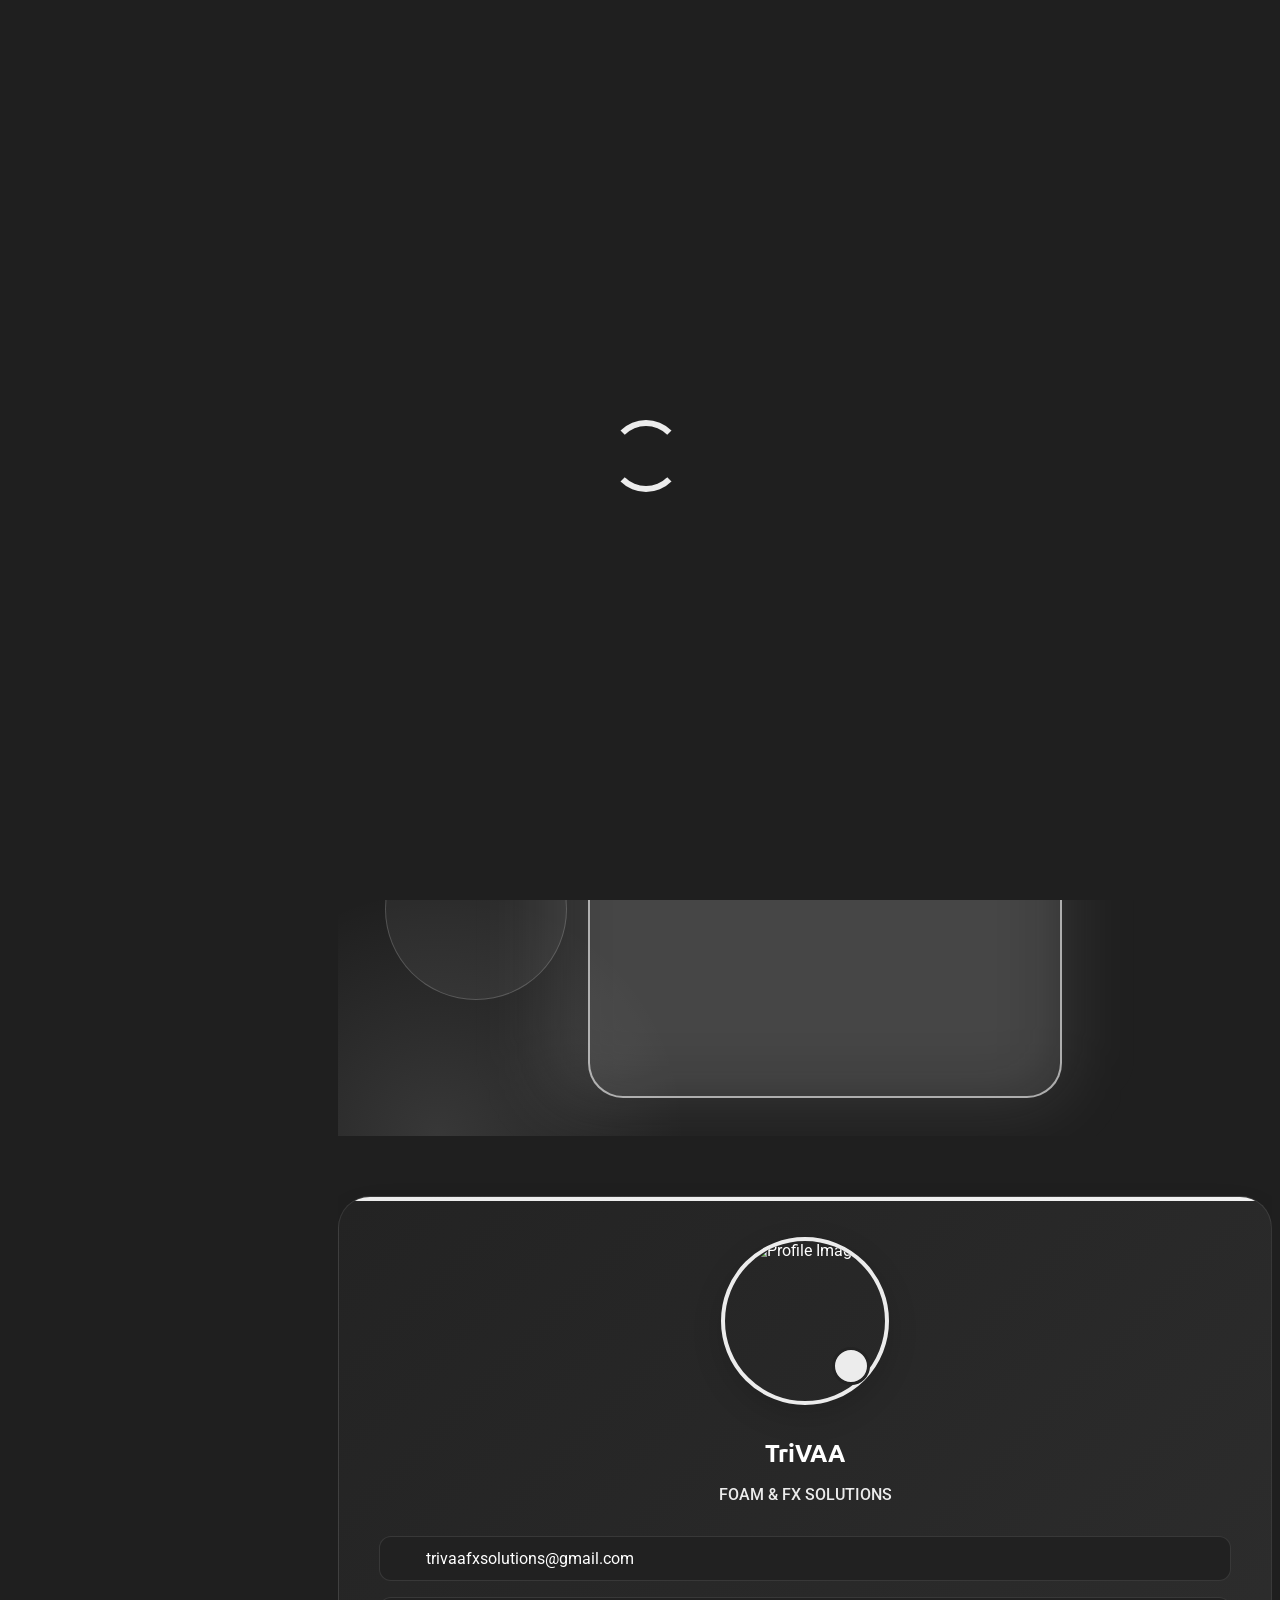
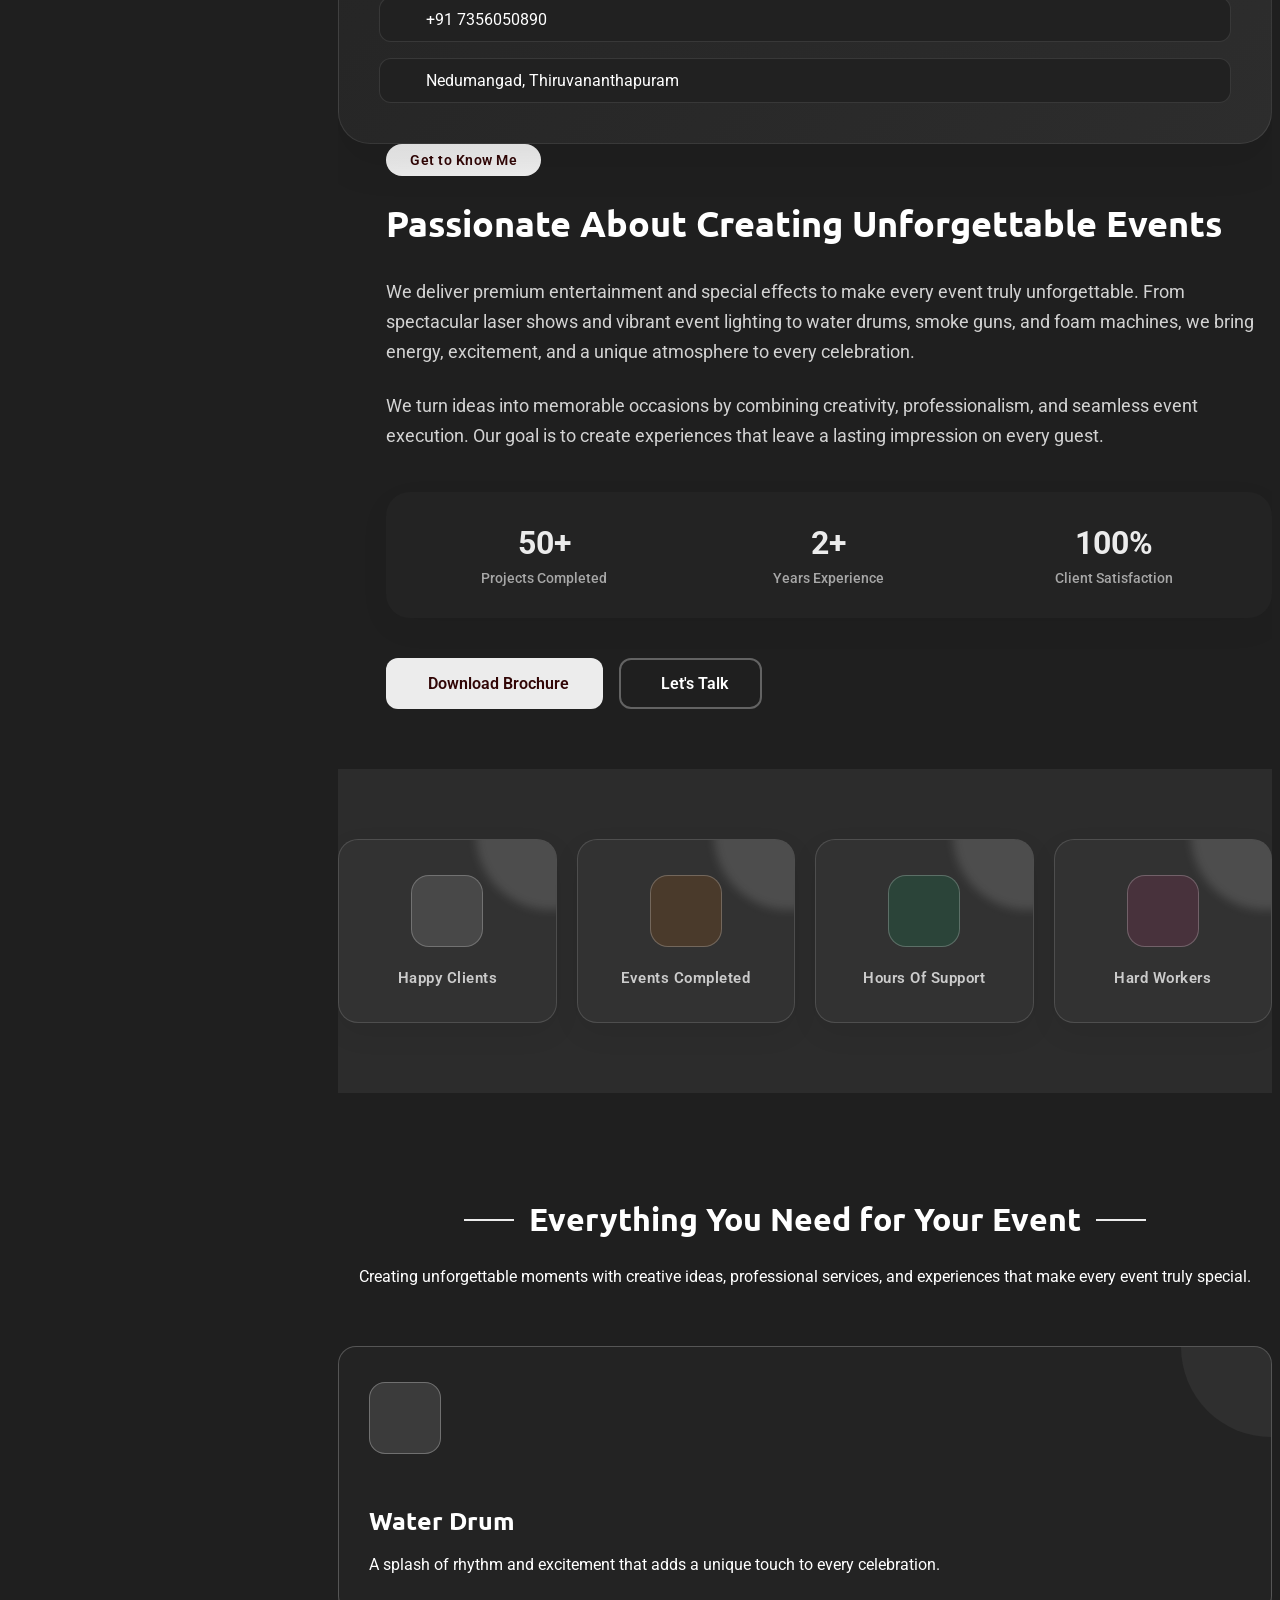
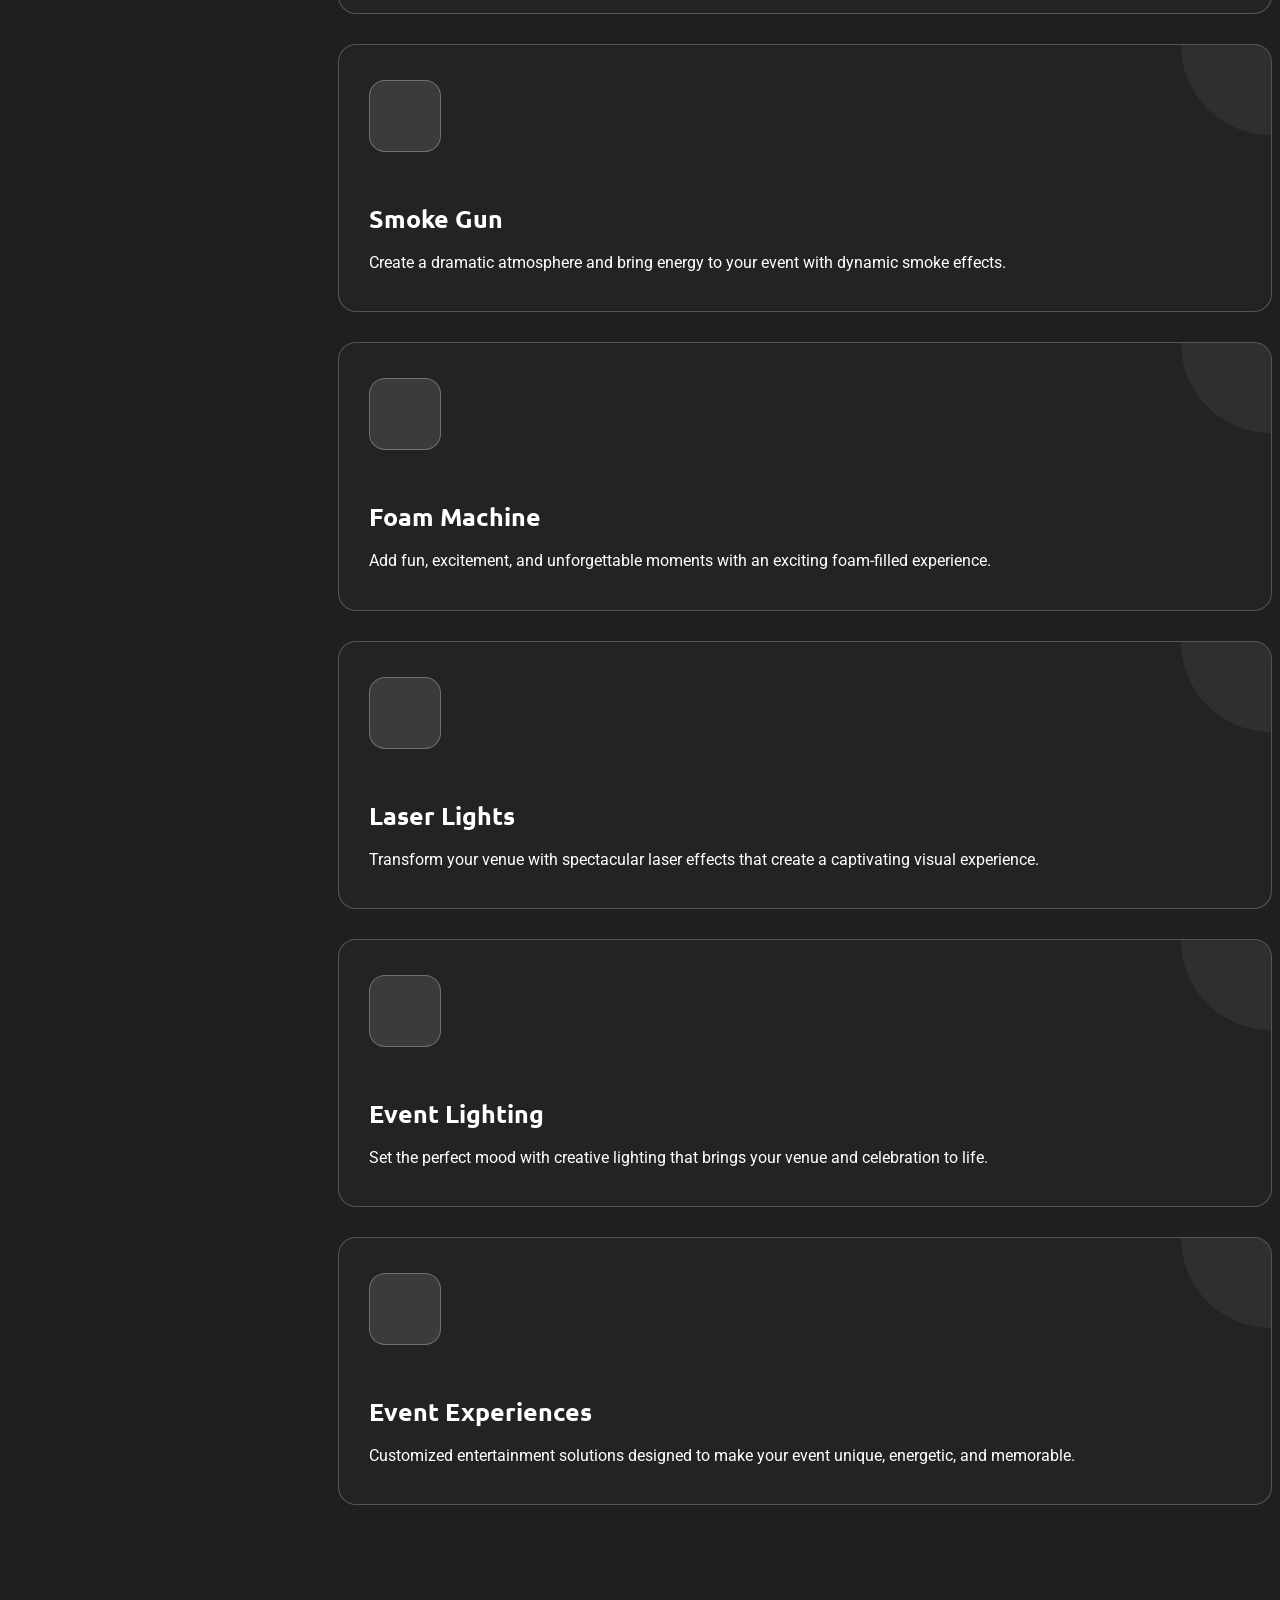
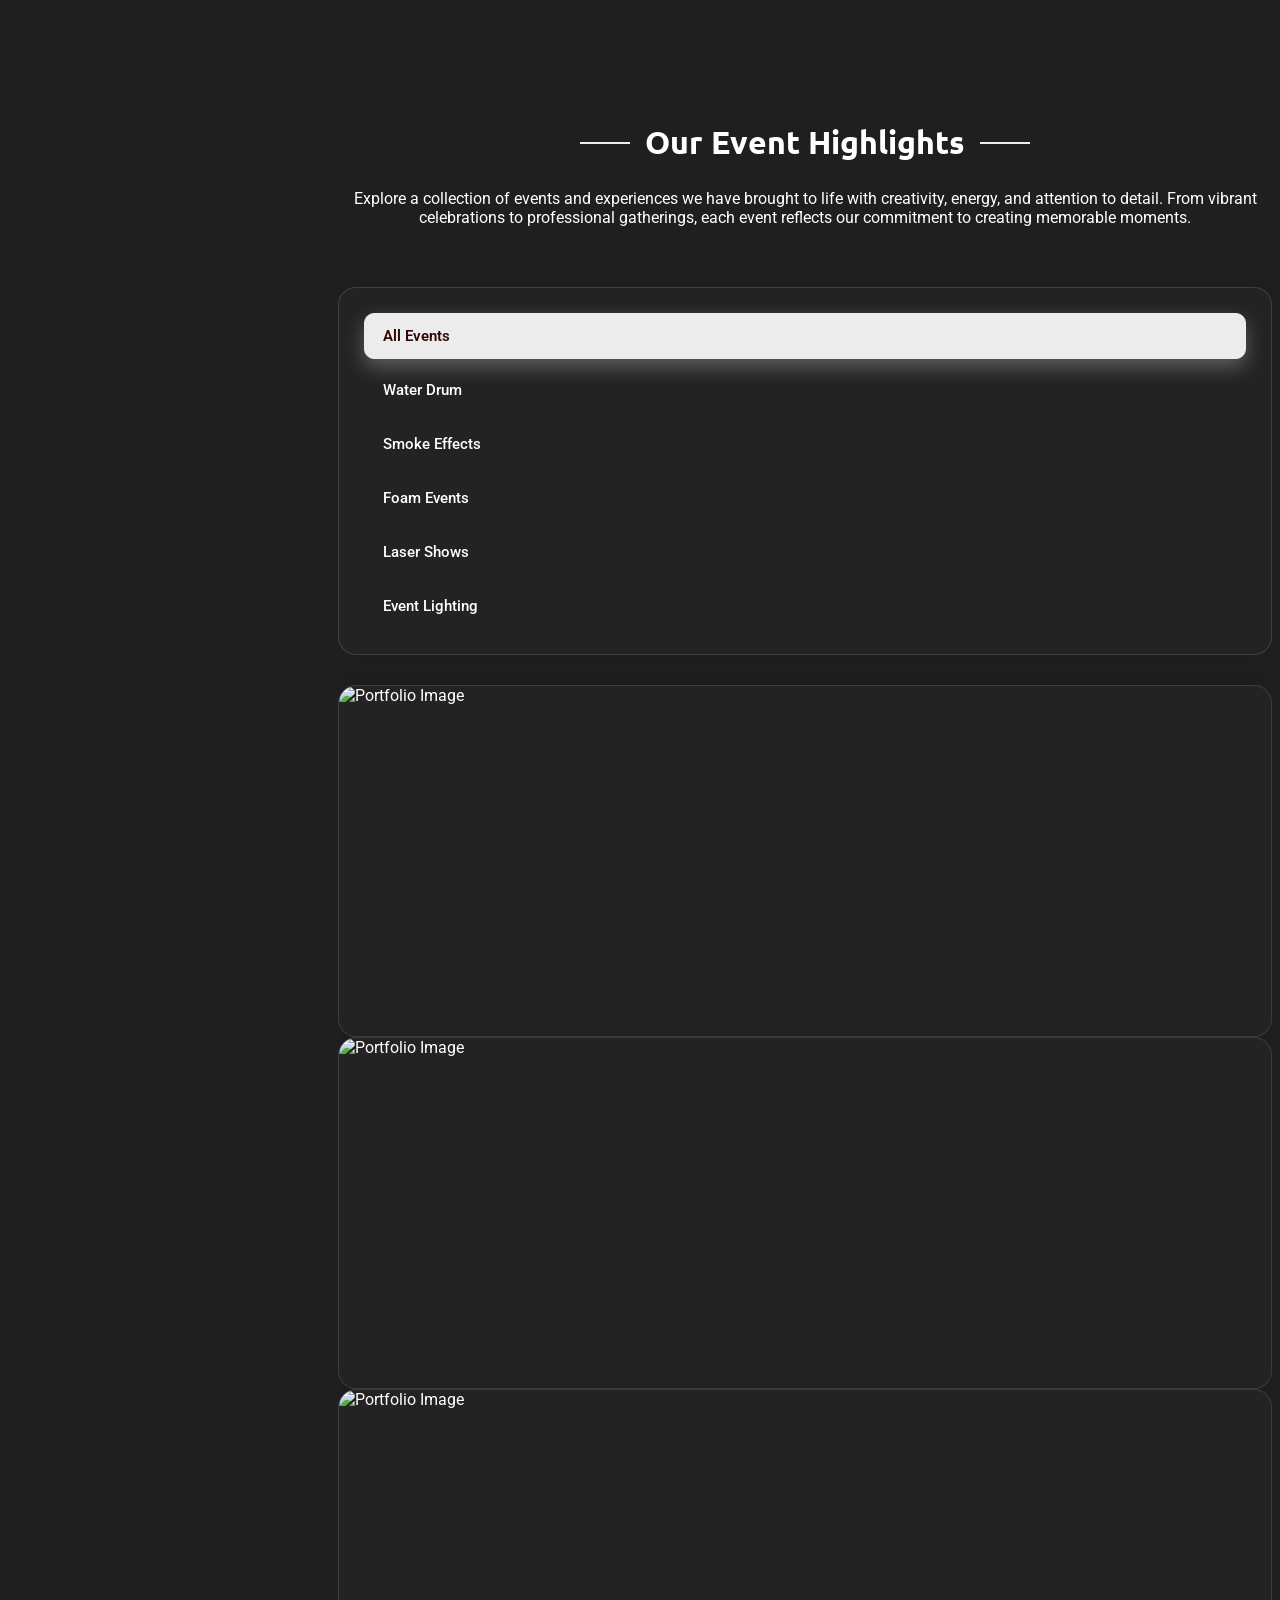
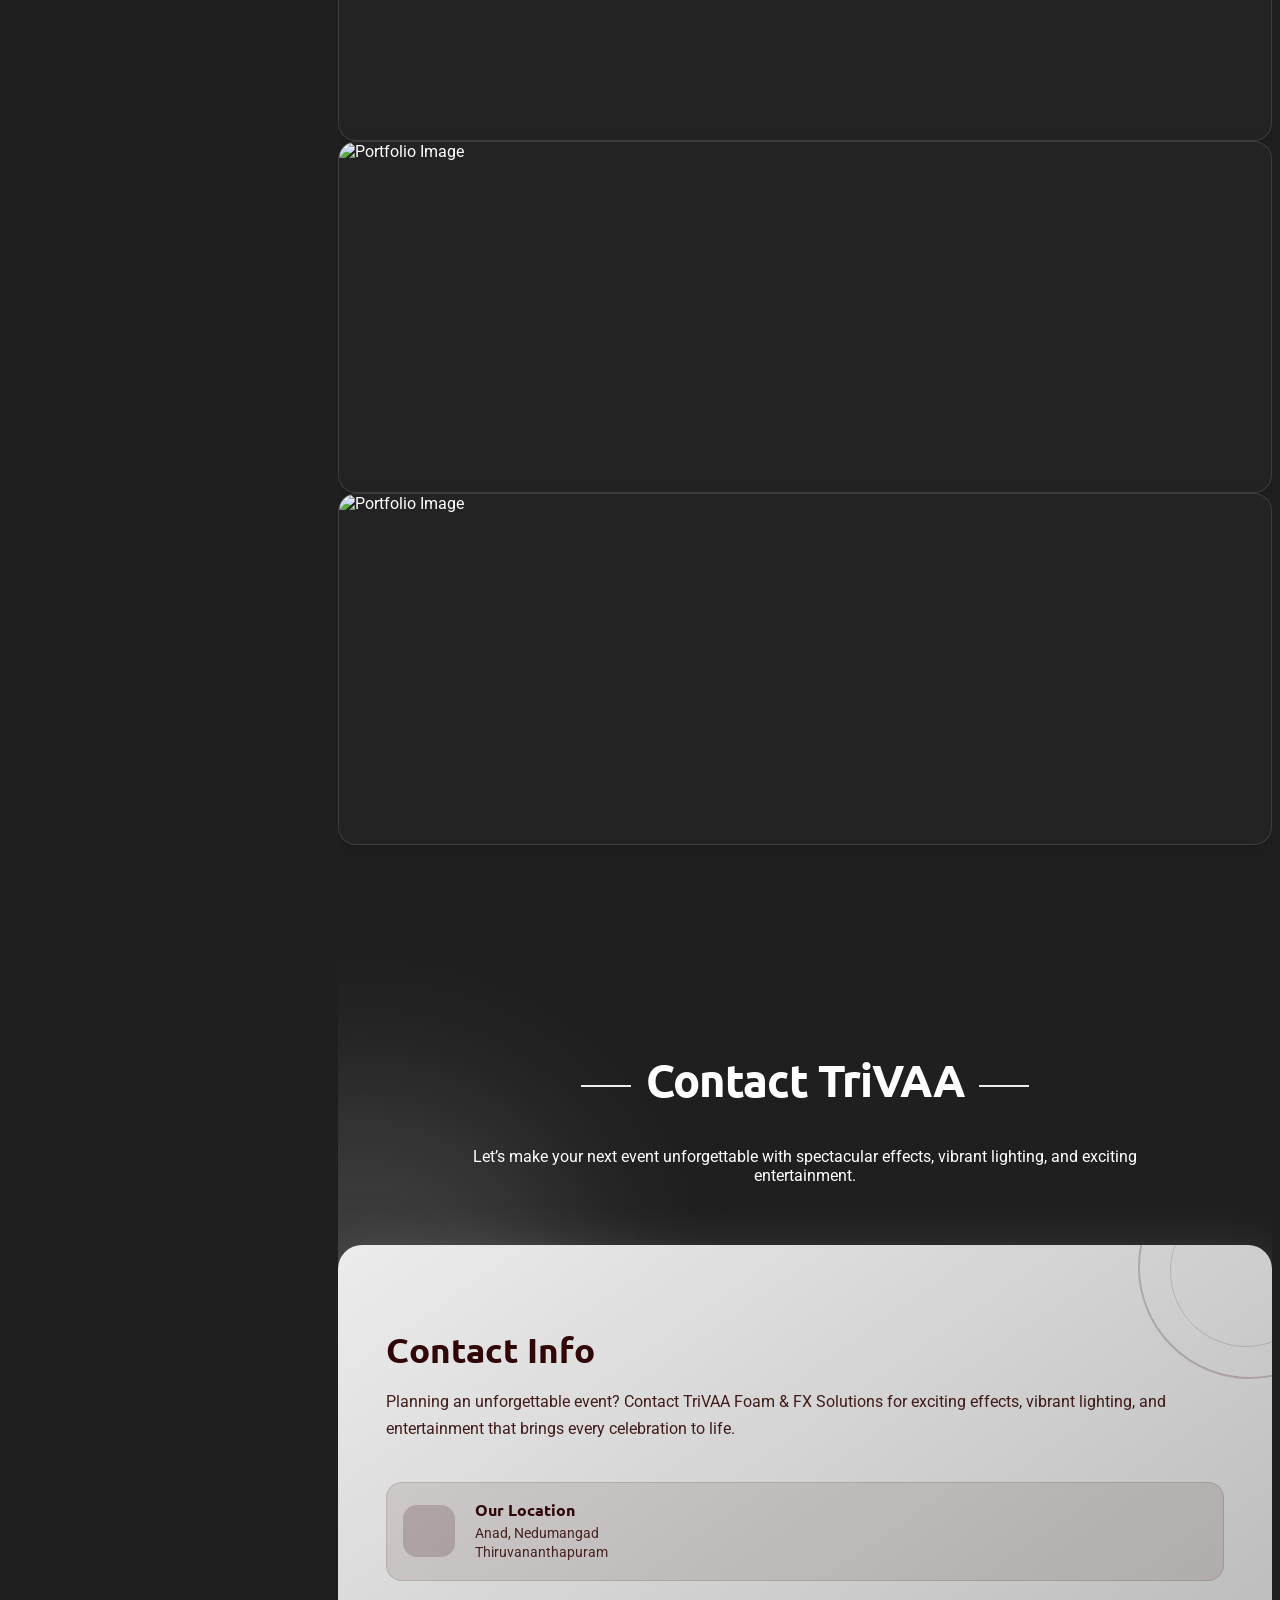
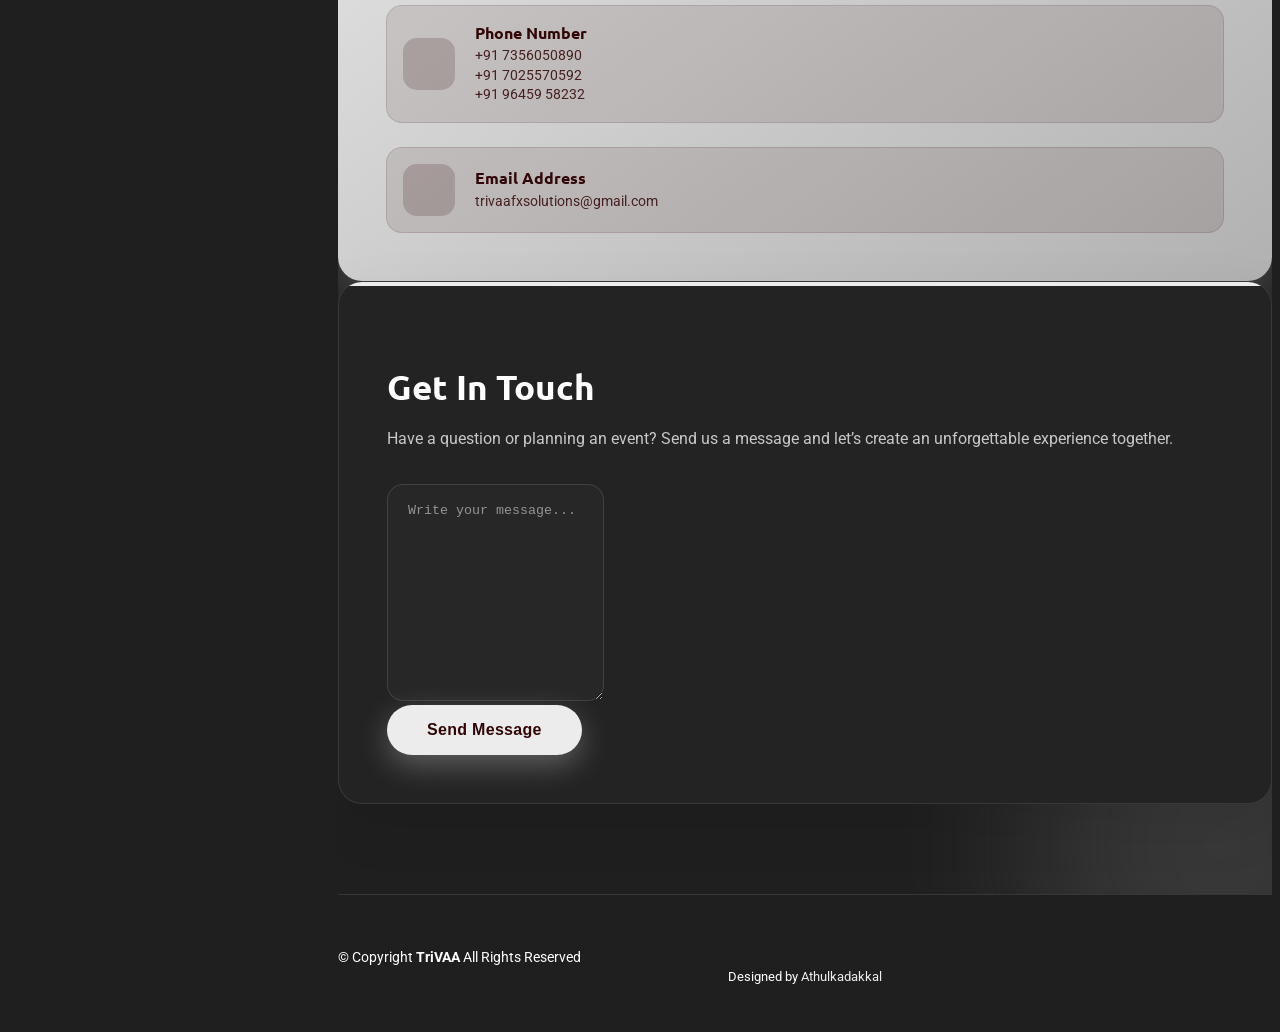
==== index.html @ bf99e587 "SiteData" ====
<!DOCTYPE html>
<html lang="en">

<head>
  <meta charset="utf-8">
  <meta content="width=device-width, initial-scale=1.0" name="viewport">
  <title>TriVAA FOAM & FX SOLUTIONS</title>
  <meta name="description" content="">
  <meta name="keywords" content="">

  <!-- Favicons -->
  <link href="assets/img/iconss.png" rel="icon">
  <!--<link href="assets/img/apple-touch-icon.png" rel="apple-touch-icon">-->

  <!-- Fonts -->
  <link href="https://fonts.googleapis.com" rel="preconnect">
  <link href="https://fonts.gstatic.com" rel="preconnect" crossorigin>
  <link href="https://fonts.googleapis.com/css2?family=Roboto:ital,wght@0,100;0,300;0,400;0,500;0,700;0,900;1,100;1,300;1,400;1,500;1,700;1,900&family=Ubuntu:ital,wght@0,300;0,400;0,500;0,700;1,300;1,400;1,500;1,700&family=Nunito:ital,wght@0,200;0,300;0,400;0,500;0,600;0,700;0,800;0,900;1,200;1,300;1,400;1,500;1,600;1,700;1,800;1,900&display=swap" rel="stylesheet">

  <!-- Vendor CSS Files -->
  <link href="assets/vendor/bootstrap/css/bootstrap.min.css" rel="stylesheet">
  <link href="assets/vendor/bootstrap-icons/bootstrap-icons.css" rel="stylesheet">
  <link href="assets/vendor/aos/aos.css" rel="stylesheet">
  <link href="assets/vendor/glightbox/css/glightbox.min.css" rel="stylesheet">
  <link href="assets/vendor/swiper/swiper-bundle.min.css" rel="stylesheet">

  <!-- Main CSS File -->
  <link href="assets/css/main.css" rel="stylesheet">

  <!-- =======================================================
  * Template Name: SnapFolio
  * Template URL: https://bootstrapmade.com/snapfolio-bootstrap-portfolio-template/
  * Updated: Jul 21 2025 with Bootstrap v5.3.7
  * Author: BootstrapMade.com
  * License: https://bootstrapmade.com/license/
  ======================================================== -->
</head>

<body class="index-page">

  <header id="header" class="header dark-background d-flex flex-column justify-content-center">
    <i class="header-toggle d-xl-none bi bi-list"></i>

    <div class="header-container d-flex flex-column align-items-start">
      <nav id="navmenu" class="navmenu">
        <ul>
          <li><a href="#hero" class="active"><i class="bi bi-house navicon"></i>Home</a></li>
          <li><a href="#about"><i class="bi bi-person navicon"></i> About</a></li>
          <li><a href="#services"><i class="bi bi-hdd-stack navicon"></i> Services</a></li>
          <li><a href="#portfolio"><i class="bi bi-images navicon"></i> Portfolio</a></li>
          <!--<li class="dropdown"><a href="#"><i class="bi bi-menu-button navicon"></i> <span>Dropdown</span> <i class="bi bi-chevron-down toggle-dropdown"></i></a>
            <ul>
              <li><a href="#">Dropdown 1</a></li>
              <li class="dropdown"><a href="#"><span>Deep Dropdown</span> <i class="bi bi-chevron-down toggle-dropdown"></i></a>
                <ul>
                  <li><a href="#">Deep Dropdown 1</a></li>
                  <li><a href="#">Deep Dropdown 2</a></li>
                  <li><a href="#">Deep Dropdown 3</a></li>
                  <li><a href="#">Deep Dropdown 4</a></li>
                  <li><a href="#">Deep Dropdown 5</a></li>
                </ul>
              </li>
              <li><a href="#">Dropdown 2</a></li>
              <li><a href="#">Dropdown 3</a></li>
              <li><a href="#">Dropdown 4</a></li>
            </ul>
          </li>-->
          <li><a href="#contact"><i class="bi bi-envelope navicon"></i> Contact</a></li>
        </ul>
      </nav>

      <div class="social-links text-center">
        <a href="#" class="twitter"><i class="bi bi-twitter-x"></i></a>
        <a href="#" class="facebook"><i class="bi bi-facebook"></i></a>
        <a href="https://www.instagram.com/trivaa_foam_fx?stkn=MWptejV2dXA1aDJleg==" class="instagram" target="_blank"><i class="bi bi-instagram"></i></a>
        <a href="#" class="google-plus"><i class="bi bi-skype"></i></a>
        <a href="#" class="linkedin"><i class="bi bi-linkedin"></i></a>
      </div>

    </div>

  </header>

  <main class="main">

    <!-- Hero Section -->
    <section id="hero" class="hero section">

      <div class="background-elements">
        <div class="bg-circle circle-1"></div>
        <div class="bg-circle circle-2"></div>
      </div>

      <div class="hero-content">

        <div class="container">
          <div class="row align-items-center">

            <div class="col-lg-6" data-aos="fade-right" data-aos-delay="100">
              <div class="hero-text">
                <h1>TriVAA<span class="accent-text"></span></h1>
                <h2>FOAM & FX SOLUTIONS</h2>
                <p class="lead">We provide <span class="typed" data-typed-items="Water Drum, Laser Effects, Smoke Gun, Event Lighting, Foam Machine"></span></p>
                <!--<p class="description">Passionate about creating exceptional digital experiences that blend innovative design with functional development. Let's bring your vision to life.</p>-->
                <p class="description">We bring energy and excitement to every event with spectacular water drums, laser effects, smoke guns, vibrant lighting, and foam machines. Let us make your celebration unforgettable.</p>

                <div class="hero-actions">
                  <a href="#portfolio" class="btn btn-primary">Explore Our Events</a>
                  <a href="#contact" class="btn btn-outline">Book Our Services</a>
                </div>

                <div class="social-links">
                  <!--<a href="#"><i class="bi bi-dribbble"></i></a>
                  <a href="#"><i class="bi bi-behance"></i></a>
                  <a href="#"><i class="bi bi-github"></i></a>
                  <a href="#"><i class="bi bi-linkedin"></i></a>-->
                </div>
              </div>
            </div>

            <div class="col-lg-6" data-aos="fade-left" data-aos-delay="200">
              <div class="hero-visual">
                <div class="profile-container">
                  <div class="profile-background"></div>
                  <img src="assets/img/profile/profile-2.png" alt="Alexander Chen" class="profile-image">
                </div>
              </div>
            </div>

          </div>
        </div>
      </div>

    </section><!-- /Hero Section -->

    <!-- About Section -->
    <section id="about" class="about section">

      <div class="container" data-aos="fade-up" data-aos-delay="100">

        <div class="row">
          <div class="col-lg-5" data-aos="zoom-in" data-aos-delay="200">
            <div class="profile-card">
              <div class="profile-header">
                <div class="profile-image">
                  <img src="assets/img/profile/profile-2_squre.png" alt="Profile Image" class="img-fluid">
                </div>
                <div class="profile-badge">
                  <i class="bi bi-check-circle-fill"></i>
                </div>
              </div>

              <div class="profile-content">
                <h3>TriVAA</h3>
                <p class="profession">FOAM &amp; FX SOLUTIONS</p>

                <div class="contact-links">
                  <a href="mailto:marcus@example.com" class="contact-item">
                    <i class="bi bi-envelope"></i>
                      trivaafxsolutions@gmail.com
                  </a>
                  <a href="tel:+15551234567" class="contact-item">
                    <i class="bi bi-telephone"></i>
                    +91 7356050890
                  </a>
                  <a href="#" class="contact-item">
                    <i class="bi bi-geo-alt"></i>
                    Nedumangad, Thiruvananthapuram
                  </a>
                </div>
              </div>
            </div>
          </div>

          <div class="col-lg-7" data-aos="fade-left" data-aos-delay="300">
            <div class="about-content">
              <div class="section-header">
                <span class="badge-text">Get to Know Me</span>
                <h2>Passionate About Creating Unforgettable Events</h2>
              </div>

              <div class="description">
                <p>We deliver premium entertainment and special effects to make every event truly unforgettable. From spectacular laser shows and vibrant event lighting to water drums, smoke guns, and foam machines, we bring energy, excitement, and a unique atmosphere to every celebration.</p>
                <p>We turn ideas into memorable occasions by combining creativity, professionalism, and seamless event execution. Our goal is to create experiences that leave a lasting impression on every guest.</p>
              </div>

              <div class="stats-grid">
                <div class="stat-item">
                  <div class="stat-number">50+</div>
                  <div class="stat-label">Projects Completed</div>
                </div>
                <div class="stat-item">
                  <div class="stat-number">2+</div>
                  <div class="stat-label">Years Experience</div>
                </div>
                <div class="stat-item">
                  <div class="stat-number">100%</div>
                  <div class="stat-label">Client Satisfaction</div>
                </div>
              </div>

              <!--<div class="details-grid">
                <div class="detail-row">
                  <div class="detail-item">
                    <span class="detail-label">Specialization</span>
                    <span class="detail-value">UI/UX Design &amp; Development</span>
                  </div>
                  <div class="detail-item">
                    <span class="detail-label">Experience Level</span>
                    <span class="detail-value">Senior Professional</span>
                  </div>
                </div>
                <div class="detail-row">
                  <div class="detail-item">
                    <span class="detail-label">Education</span>
                    <span class="detail-value">Computer Science, MIT</span>
                  </div>
                  <div class="detail-item">
                    <span class="detail-label">Languages</span>
                    <span class="detail-value">English, Spanish, French</span>
                  </div>
                </div>
              </div>-->

              <div class="cta-section">
                <a href="assets/img/Brochure.png"
                  class="btn btn-primary"
                  download="TriVAA-Brochure.png">
                  <i class="bi bi-download"></i>
                  Download Brochure
                </a>
                <a href="#contact" class="btn btn-outline">
                  <i class="bi bi-chat-dots"></i>
                  Let's Talk
                </a>
              </div>
            </div>
          </div>
        </div>

      </div>

    </section><!-- /About Section -->

    <!-- Stats Section -->
    <section id="stats" class="stats section light-background">

      <div class="container" data-aos="fade-up" data-aos-delay="100">

        <div class="row justify-content-center">
          <div class="col-lg-10">
            <div class="stats-wrapper">
              <div class="stats-item">
                <div class="icon-wrapper">
                  <i class="bi bi-emoji-smile"></i>
                </div>
                <span data-purecounter-start="0" data-purecounter-end="72"
                  data-purecounter-duration="1" class="purecounter"></span>
                <p>Happy Clients</p>
              </div>

              <div class="stats-item">
                <div class="icon-wrapper">
                  <i class="bi bi-calendar-event"></i>
                </div>
                <span data-purecounter-start="0" data-purecounter-end="89"
                  data-purecounter-duration="1" class="purecounter"></span>
                <p>Events Completed</p>
              </div>

              <div class="stats-item">
                <div class="icon-wrapper">
                  <i class="bi bi-stars"></i>
                </div>
                <span data-purecounter-start="0" data-purecounter-end="180"
                  data-purecounter-duration="1" class="purecounter"></span>
                <p>Hours Of Support</p>
              </div>

              <div class="stats-item">
                <div class="icon-wrapper">
                  <i class="bi bi-lightning-charge"></i>
                </div>
                <span data-purecounter-start="0" data-purecounter-end="15"
                  data-purecounter-duration="1" class="purecounter"></span>
                <p>Hard Workers</p>
              </div>
            </div>
          </div>
        </div>

      </div>

    </section><!-- /Stats Section -->

    <!-- Services Section -->
    <section id="services" class="services section">

      <!-- Section Title -->
      <div class="container section-title" data-aos="fade-up">
        <h2>Everything You Need for Your Event</h2>
        <p>Creating unforgettable moments with creative ideas, professional services, and experiences that make every event truly special.</p>
      </div><!-- End Section Title -->

      <div class="container" data-aos="fade-up" data-aos-delay="100">

        <div class="row gy-4">

          <!-- Water Drum -->
          <div class="col-lg-4 col-md-6">
            <div class="service-card" data-aos="fade-up" data-aos-delay="100">
              <div class="service-icon">
                <i class="bi bi-droplet-fill"></i>
              </div>
              <h3>Water Drum</h3>
              <p>A splash of rhythm and excitement that adds a unique touch to every celebration.</p>
            </div>
          </div>

          <!-- Smoke Gun -->
          <div class="col-lg-4 col-md-6">
            <div class="service-card" data-aos="fade-up" data-aos-delay="200">
              <div class="service-icon">
                <i class="bi bi-cloud-fill"></i>
              </div>
              <h3>Smoke Gun</h3>
              <p>Create a dramatic atmosphere and bring energy to your event with dynamic smoke effects.</p>
            </div>
          </div>

          <!-- Foam Machine -->
          <div class="col-lg-4 col-md-6">
            <div class="service-card" data-aos="fade-up" data-aos-delay="300">
              <div class="service-icon">
                <i class="bi bi-stars"></i>
              </div>
              <h3>Foam Machine</h3>
              <p>Add fun, excitement, and unforgettable moments with an exciting foam-filled experience.</p>
            </div>
          </div>

          <!-- Laser Lights -->
          <div class="col-lg-4 col-md-6">
            <div class="service-card" data-aos="fade-up" data-aos-delay="400">
              <div class="service-icon">
                <i class="bi bi-lightning-charge-fill"></i>
              </div>
              <h3>Laser Lights</h3>
              <p>Transform your venue with spectacular laser effects that create a captivating visual experience.</p>
            </div>
          </div>

          <!-- Event Lighting -->
          <div class="col-lg-4 col-md-6">
            <div class="service-card" data-aos="fade-up" data-aos-delay="500">
              <div class="service-icon">
                <i class="bi bi-lightbulb-fill"></i>
              </div>
              <h3>Event Lighting</h3>
              <p>Set the perfect mood with creative lighting that brings your venue and celebration to life.</p>
            </div>
          </div>

          <!-- Custom Events -->
          <div class="col-lg-4 col-md-6">
            <div class="service-card" data-aos="fade-up" data-aos-delay="600">
              <div class="service-icon">
                <i class="bi bi-magic"></i>
              </div>
              <h3>Event Experiences</h3>
              <p>Customized entertainment solutions designed to make your event unique, energetic, and memorable.</p>
            </div>
          </div>

        </div>

      </div>

    </section><!-- /Services Section -->

    <!-- Portfolio Section -->
    <section id="portfolio" class="portfolio section">

      <!-- Section Title -->
      <div class="container section-title" data-aos="fade-up">
        <h2>Our Event Highlights</h2>
       <p>Explore a collection of events and experiences we have brought to life with creativity, energy, and attention to detail. From vibrant celebrations to professional gatherings, each event reflects our commitment to creating memorable moments.</p>
      </div><!-- End Section Title -->

      <div class="container" data-aos="fade-up" data-aos-delay="100">

        <div class="isotope-layout" data-default-filter="*" data-layout="masonry" data-sort="original-order">

          <div class="row">
            <div class="col-lg-3 filter-sidebar">
              <div class="filters-wrapper" data-aos="fade-right" data-aos-delay="150">
                <ul class="portfolio-filters isotope-filters">
                  <li data-filter="*" class="filter-active">All Events</li>
                  <li data-filter=".filter-water">Water Drum</li>
                  <li data-filter=".filter-smoke">Smoke Effects</li>
                  <li data-filter=".filter-foam">Foam Events</li>
                  <li data-filter=".filter-laser">Laser Shows</li>
                  <li data-filter=".filter-lighting">Event Lighting</li>
                </ul>
              </div>
            </div>

            <div class="col-lg-9">
              <div class="row gy-4 portfolio-container isotope-container" data-aos="fade-up" data-aos-delay="200">

                <div class="col-lg-6 col-md-6 portfolio-item isotope-item filter-water">
                  <div class="portfolio-wrap">
                    <img src="assets/img/portfolio/LightWater.jpeg" class="img-fluid" alt="Portfolio Image" loading="lazy">
                    <div class="portfolio-info">
                      <div class="content">
                        <span class="category">Water Drum</span>
                        <h4 style="color: rgb(211, 221, 221);">Where Rhythm Meets Water</h4>
                        <div class="portfolio-links">
                          <!--<a href="assets/img/portfolio/LightWater.jpeg" class="glightbox" title="Capturing Moments"><i class="bi bi-plus-lg"></i></a>-->
                          <!--<a href="portfolio-details.html" title="More Details"><i class="bi bi-arrow-right"></i></a>-->
                        </div>
                      </div>
                    </div>
                  </div>
                </div><!-- End Portfolio Item -->

                <div class="col-lg-6 col-md-6 portfolio-item isotope-item filter-smoke">
                  <div class="portfolio-wrap">
                    <img src="assets/img/portfolio/smokeEffexts.webp" class="img-fluid" alt="Portfolio Image" loading="lazy">
                    <div class="portfolio-info">
                      <div class="content">
                        <span class="category">Smoke Effects</span>
                        <h4 style="color: rgb(211, 221, 221);">Turn Moments into Spectacles</h4>
                        <div class="portfolio-links">
                          <!--<a href="assets/img/portfolio/portfolio-2.webp" class="glightbox" title="Woodcraft Design"><i class="bi bi-plus-lg"></i></a>
                          <a href="portfolio-details.html" title="More Details"><i class="bi bi-arrow-right"></i></a>-->
                        </div>
                      </div>
                    </div>
                  </div>
                </div><!-- End Portfolio Item -->

                <div class="col-lg-6 col-md-6 portfolio-item isotope-item filter-foam">
                  <div class="portfolio-wrap">
                    <img src="assets/img/portfolio/foamParty.jpg" class="img-fluid" alt="Portfolio Image" loading="lazy">
                    <div class="portfolio-info">
                      <div class="content">
                        <span class="category">Foam Events</span>
                        <h4 style="color: rgb(211, 221, 221);">More Foam, More Fun</h4>
                        <div class="portfolio-links">
                          <!--<a href="assets/img/portfolio/portfolio-portrait-2.webp" class="glightbox" title="Classic Beauty"><i class="bi bi-plus-lg"></i></a>
                          <a href="portfolio-details.html" title="More Details"><i class="bi bi-arrow-right"></i></a>-->
                        </div>
                      </div>
                    </div>
                  </div>
                </div><!-- End Portfolio Item -->

                <div class="col-lg-6 col-md-6 portfolio-item isotope-item filter-laser">
                  <div class="portfolio-wrap">
                    <img src="assets/img/portfolio/laserParty.jpg" class="img-fluid" alt="Portfolio Image" loading="lazy">
                    <div class="portfolio-info">
                      <div class="content">
                        <span class="category">Laser Shows</span>
                        <h4 style="color: rgb(211, 221, 221);">Beams of Pure Excitement</h4>
                        <div class="portfolio-links">
                          <!--<a href="assets/img/portfolio/portfolio-portrait-4.webp" class="glightbox" title="Natural Growth"><i class="bi bi-plus-lg"></i></a>
                          <a href="portfolio-details.html" title="More Details"><i class="bi bi-arrow-right"></i></a>-->
                        </div>
                      </div>
                    </div>
                  </div>
                </div><!-- End Portfolio Item -->

                <div class="col-lg-6 col-md-6 portfolio-item isotope-item filter-lighting">
                  <div class="portfolio-wrap">
                    <img src="assets/img/portfolio/eventLighting.jpg" class="img-fluid" alt="Portfolio Image" loading="lazy">
                    <div class="portfolio-info">
                      <div class="content">
                        <span class="category">Event Lighting</span>
                        <h4 style="color: rgb(211, 221, 221);">Illuminate the Celebration</h4>
                        <div class="portfolio-links">
                          <!--<a href="assets/img/portfolio/portfolio-5.webp" class="glightbox" title="Urban Stories"><i class="bi bi-plus-lg"></i></a>
                          <a href="portfolio-details.html" title="More Details"><i class="bi bi-arrow-right"></i></a>-->
                        </div>
                      </div>
                    </div>
                  </div>
                </div><!-- End Portfolio Item -->

              </div><!-- End Portfolio Container -->
            </div>
          </div>
        </div>
      </div>
    </section><!-- /Portfolio Section -->

    <!-- Contact Section -->
<section id="contact" class="contact section">

  <div class="container section-title" data-aos="fade-up">
    <h2>Contact TriVAA</h2>
    <p>Let’s make your next event unforgettable with spectacular effects, vibrant lighting, and exciting entertainment.</p>
  </div>

  <div class="container">

    <div class="row g-4 g-lg-5">

      <div class="col-lg-5">
        <div class="info-box">
          <h3>Contact Info</h3>
          <p>Planning an unforgettable event? Contact TriVAA Foam & FX Solutions for exciting effects, vibrant lighting, and entertainment that brings every celebration to life.</p>

          <div class="info-item">
            <div class="icon-box">
              <i class="bi bi-geo-alt"></i>
            </div>
            <div class="content">
              <h4>Our Location</h4>
              <p>Anad, Nedumangad</p>
              <p>Thiruvananthapuram</p>
            </div>
          </div>

          <div class="info-item">
            <div class="icon-box">
              <i class="bi bi-telephone"></i>
            </div>
            <div class="content">
              <h4>Phone Number</h4>
              <p>+91 7356050890</p>
              <p>+91 7025570592</p>
              <p>+91 96459 58232</p>
            </div>
          </div>

          <div class="info-item">
            <div class="icon-box">
              <i class="bi bi-envelope"></i>
            </div>
            <div class="content">
              <h4>Email Address</h4>
              <p> trivaafxsolutions@gmail.com</p>
            </div>
          </div>
        </div>
      </div>

      <div class="col-lg-7">
        <div class="contact-form">
          <h3>Get In Touch</h3>
          <p>Have a question or planning an event? Send us a message and let’s create an unforgettable experience together.</p>

          <form id="contactForm">
            <div class="row gy-4">

              <div class="col-12">
                <textarea
                  id="message"
                  class="form-control"
                  rows="8"
                  placeholder="Write your message..."
                  required></textarea>
              </div>

              <div class="col-12 text-center">
                <button type="submit" class="btn">Send Message</button>
              </div>

            </div>
          </form>
        </div>
      </div>

      <script>
      document.getElementById("contactForm").addEventListener("submit", function(e) {
        e.preventDefault();

        const message = document.getElementById("message").value;

        const gmailURL =
          "https://mail.google.com/mail/?view=cm" +
          "&fs=1" +
          "&to= trivaafxsolutions@gmail.com" +
          "&su=" + encodeURIComponent("Message from TriVAA Website") +
          "&body=" + encodeURIComponent(message);

        window.open(gmailURL, "_blank");
      });
      </script>

    </div>

  </div>

</section><!-- /Contact Section -->

  </main>

  <footer id="footer" class="footer position-relative">

    <div class="container">
      <div class="copyright text-center ">
        <p>© <span>Copyright</span> <strong class="px-1 sitename">TriVAA </strong> <span>All Rights Reserved</span></p>
      </div>
        <div class="credits">
          Designed by
          <a href="https://www.instagram.com/athul_.kadakkal?stkn=MWdyeHhqdG51NXJ2bw==" target="_blank" rel="noopener noreferrer">
            Athulkadakkal
          </a>
        </div>
    </div>

  </footer>

  <!-- Scroll Top -->
  <a href="#" id="scroll-top" class="scroll-top d-flex align-items-center justify-content-center"><i class="bi bi-arrow-up-short"></i></a>

  <!-- Preloader -->
  <div id="preloader"></div>

  <!-- Vendor JS Files -->
  <script src="assets/vendor/bootstrap/js/bootstrap.bundle.min.js"></script>
  <script src="assets/vendor/php-email-form/validate.js"></script>
  <script src="assets/vendor/aos/aos.js"></script>
  <script src="assets/vendor/typed.js/typed.umd.js"></script>
  <script src="assets/vendor/purecounter/purecounter_vanilla.js"></script>
  <script src="assets/vendor/waypoints/noframework.waypoints.js"></script>
  <script src="assets/vendor/isotope-layout/isotope.pkgd.min.js"></script>
  <script src="assets/vendor/imagesloaded/imagesloaded.pkgd.min.js"></script>
  <script src="assets/vendor/glightbox/js/glightbox.min.js"></script>
  <script src="assets/vendor/swiper/swiper-bundle.min.js"></script>

  <!-- Main JS File -->
  <script src="assets/js/main.js"></script>

</body>

</html>
---- assets/css/main.css ----
/**
* Template Name: SnapFolio
* Template URL: https://bootstrapmade.com/snapfolio-bootstrap-portfolio-template/
* Updated: Jul 21 2025 with Bootstrap v5.3.7
* Author: BootstrapMade.com
* License: https://bootstrapmade.com/license/
*/

/*--------------------------------------------------------------
# Font & Color Variables
# Help: https://bootstrapmade.com/color-system/
--------------------------------------------------------------*/
/* Fonts */
:root {
  --default-font: "Roboto",  system-ui, -apple-system, "Segoe UI", Roboto, "Helvetica Neue", Arial, "Noto Sans", "Liberation Sans", sans-serif, "Apple Color Emoji", "Segoe UI Emoji", "Segoe UI Symbol", "Noto Color Emoji";
  --heading-font: "Ubuntu",  sans-serif;
  --nav-font: "Nunito",  sans-serif;
}

/* Global Colors - The following color variables are used throughout the website. Updating them here will change the color scheme of the entire website */
:root { 
  --background-color: #1f1f1f; /* Background color for the entire website, including individual sections */
  --default-color: #ffffff; /* Default color used for the majority of the text content across the entire website */
  --heading-color: #ffffff; /* Color for headings, subheadings and title throughout the website */
  --accent-color: #ececec; /* Accent color that represents your brand on the website. It's used for buttons, links, and other elements that need to stand out */
  --surface-color: #232323; /* The surface color is used as a background of boxed elements within sections, such as cards, icon boxes, or other elements that require a visual separation from the global background. */
  --contrast-color: #310606; /* Contrast color for text, ensuring readability against backgrounds of accent, heading, or default colors. */
}

/* Nav Menu Colors - The following color variables are used specifically for the navigation menu. They are separate from the global colors to allow for more customization options */
:root {
  --nav-color: rgba(236, 236, 236, 0.59);  /* The default color of the main navmenu links */
  --nav-hover-color: #ffffff; /* Applied to main navmenu links when they are hovered over or active */
  --nav-mobile-background-color: #393939; /* Used as the background color for mobile navigation menu */
  --nav-dropdown-background-color: #393939; /* Used as the background color for dropdown items that appear when hovering over primary navigation items */
  --nav-dropdown-color: #ffffff; /* Used for navigation links of the dropdown items in the navigation menu. */
  --nav-dropdown-hover-color: #ececec; /* Similar to --nav-hover-color, this color is applied to dropdown navigation links when they are hovered over. */
}

/* Color Presets - These classes override global colors when applied to any section or element, providing reuse of the sam color scheme. */

.light-background {
  --background-color: #2c2c2c;
  --surface-color: #323232;
}

.dark-background {
  --background-color: #040b14;
  --default-color: #ffffff;
  --heading-color: #ffffff;
  --surface-color: #151f2b;
  --contrast-color: #ffffff;
}

/* Smooth scroll */
:root {
  scroll-behavior: smooth;
}

/*--------------------------------------------------------------
# General Styling & Shared Classes
--------------------------------------------------------------*/
body {
  color: var(--default-color);
  background-color: var(--background-color);
  font-family: var(--default-font);
}

a {
  color: var(--accent-color);
  text-decoration: none;
  transition: 0.3s;
}

a:hover {
  color: color-mix(in srgb, var(--accent-color), transparent 25%);
  text-decoration: none;
}

h1,
h2,
h3,
h4,
h5,
h6 {
  color: var(--heading-color);
  font-family: var(--heading-font);
}

/* PHP Email Form Messages
------------------------------*/
.php-email-form .error-message {
  display: none;
  background: #df1529;
  color: #ffffff;
  text-align: left;
  padding: 15px;
  margin-bottom: 24px;
  font-weight: 600;
}

.php-email-form .sent-message {
  display: none;
  color: #ffffff;
  background: #059652;
  text-align: center;
  padding: 15px;
  margin-bottom: 24px;
  font-weight: 600;
}

.php-email-form .loading {
  display: none;
  background: var(--surface-color);
  text-align: center;
  padding: 15px;
  margin-bottom: 24px;
}

.php-email-form .loading:before {
  content: "";
  display: inline-block;
  border-radius: 50%;
  width: 24px;
  height: 24px;
  margin: 0 10px -6px 0;
  border: 3px solid var(--accent-color);
  border-top-color: var(--surface-color);
  animation: php-email-form-loading 1s linear infinite;
}

@keyframes php-email-form-loading {
  0% {
    transform: rotate(0deg);
  }

  100% {
    transform: rotate(360deg);
  }
}

/*--------------------------------------------------------------
# Global Header
--------------------------------------------------------------*/
.header {
  --background-color: #1b1b1b;
  --contrast-color: #444444;
  color: var(--default-color);
  position: fixed;
  top: 0;
  left: 0;
  bottom: 0;
  padding: 0 15px;
  width: 300px;
  transition: all ease-in-out 0.3s;
  overflow-y: auto;
  z-index: 997;
}

.header .header-container {
  border-radius: 20px;
  padding: 15px;
  background-color: var(--background-color);
  border: 1px solid color-mix(in srgb, var(--default-color), transparent 80%);
}

.header .social-links {
  margin: 0 0 10px 0;
}

.header .social-links a {
  font-size: 16px;
  display: inline-flex;
  align-items: center;
  justify-content: center;
  background: color-mix(in srgb, var(--default-color), transparent 90%);
  color: var(--default-color);
  margin: 0 2px;
  border-radius: 50%;
  text-align: center;
  width: 40px;
  height: 40px;
  transition: 0.3s;
}

.header .social-links a:hover {
  color: var(--contrast-color);
  background: var(--accent-color);
}

@media (min-width: 1200px) {

  .header~main,
  .header~#footer {
    margin-left: 330px;
  }
}

@media (max-width: 1199px) {
  .header {
    left: -100%;
  }
}

.header.header-show {
  left: 0;
}

.header .header-toggle {
  color: var(--contrast-color);
  background-color: var(--accent-color);
  font-size: 22px;
  display: flex;
  align-items: center;
  justify-content: center;
  width: 40px;
  height: 40px;
  border-radius: 50%;
  cursor: pointer;
  position: fixed;
  top: 15px;
  right: 15px;
  z-index: 9999;
  transition: background-color 0.3s;
}

.header .header-toggle:hover {
  color: var(--contrast-color);
  background-color: color-mix(in srgb, var(--accent-color) 90%, white 15%);
}

/*--------------------------------------------------------------
# Navigation Menu
--------------------------------------------------------------*/
.mobile-nav-toggle {
  display: none;
}

.navmenu {
  padding: 0;
  z-index: 9997;
  width: 100%;
}

.navmenu ul {
  list-style: none;
  padding: 0 0 20px 0;
  margin: 0;
}

.navmenu a,
.navmenu a:focus {
  color: var(--nav-color);
  padding: 15px 10px;
  font-family: var(--nav-font);
  font-size: 16px;
  font-weight: 400;
  display: flex;
  align-items: center;
  white-space: nowrap;
  transition: 0.3s;
  width: 100%;
}

.navmenu a .navicon,
.navmenu a:focus .navicon {
  font-size: 20px;
  margin-right: 10px;
}

.navmenu a .toggle-dropdown,
.navmenu a:focus .toggle-dropdown {
  font-size: 12px;
  line-height: 0;
  margin-left: auto;
  width: 30px;
  height: 30px;
  display: flex;
  align-items: center;
  justify-content: center;
  border-radius: 50%;
  transition: 0.3s;
  flex-shrink: 0;
  background-color: color-mix(in srgb, var(--accent-color), transparent 90%);
}

.navmenu a .toggle-dropdown:hover,
.navmenu a:focus .toggle-dropdown:hover {
  background-color: var(--accent-color);
  color: var(--contrast-color);
}

.navmenu a:hover,
.navmenu .active,
.navmenu .active:focus {
  color: var(--nav-hover-color);
}

.navmenu a:hover .navicon,
.navmenu .active .navicon,
.navmenu .active:focus .navicon {
  color: var(--accent-color);
}

.navmenu .active .toggle-dropdown,
.navmenu .active:focus .toggle-dropdown {
  background-color: var(--accent-color);
  color: var(--contrast-color);
  transform: rotate(180deg);
}

.navmenu .dropdown {
  display: block;
}

.navmenu .dropdown a,
.navmenu .dropdown a:focus {
  color: --nav-dropdown-color;
}

.navmenu .dropdown a:hover,
.navmenu .dropdown .active,
.navmenu .dropdown .active:focus {
  color: var(--nav-dropdown-hover-color);
}

.navmenu .dropdown ul {
  position: static;
  display: none;
  z-index: 99;
  padding: 5px 10px;
  margin: 5px 10px;
  background-color: var(--nav-dropdown-background-color);
  border: 1px solid color-mix(in srgb, var(--default-color), transparent 90%);
  box-shadow: none;
  transition: all 0.5s ease-in-out;
}

.navmenu .dropdown ul ul {
  background-color: rgba(33, 37, 41, 0.1);
}

.navmenu .dropdown>.dropdown-active {
  display: block;
  background-color: rgba(33, 37, 41, 0.03);
}

/*--------------------------------------------------------------
# Global Footer
--------------------------------------------------------------*/
.footer {
  color: var(--default-color);
  background-color: var(--background-color);
  font-size: 14px;
  padding: 0 0 40px 0;
  position: relative;
}

.footer .copyright {
  padding-top: 40px;
  border-top: 1px solid color-mix(in srgb, var(--default-color), transparent 90%);
}

.footer .copyright p {
  margin-bottom: 0;
}

.footer .credits {
  margin-top: 4px;
  font-size: 13px;
  text-align: center;
}

/*--------------------------------------------------------------
# Preloader
--------------------------------------------------------------*/
#preloader {
  position: fixed;
  inset: 0;
  z-index: 999999;
  overflow: hidden;
  background: var(--background-color);
  transition: all 0.6s ease-out;
}

#preloader:before {
  content: "";
  position: fixed;
  top: calc(50% - 30px);
  left: calc(50% - 30px);
  border: 6px solid #ffffff;
  border-color: var(--accent-color) transparent var(--accent-color) transparent;
  border-radius: 50%;
  width: 60px;
  height: 60px;
  animation: animate-preloader 1.5s linear infinite;
}

@keyframes animate-preloader {
  0% {
    transform: rotate(0deg);
  }

  100% {
    transform: rotate(360deg);
  }
}

/*--------------------------------------------------------------
# Scroll Top Button
--------------------------------------------------------------*/
.scroll-top {
  position: fixed;
  visibility: hidden;
  opacity: 0;
  right: 15px;
  bottom: -15px;
  z-index: 99999;
  background-color: var(--accent-color);
  width: 44px;
  height: 44px;
  border-radius: 50px;
  transition: all 0.4s;
}

.scroll-top i {
  font-size: 24px;
  color: var(--contrast-color);
  line-height: 0;
}

.scroll-top:hover {
  background-color: color-mix(in srgb, var(--accent-color), transparent 20%);
  color: var(--contrast-color);
}

.scroll-top.active {
  visibility: visible;
  opacity: 1;
  bottom: 15px;
}

/*--------------------------------------------------------------
# Disable aos animation delay on mobile devices
--------------------------------------------------------------*/
@media screen and (max-width: 768px) {
  [data-aos-delay] {
    transition-delay: 0 !important;
  }
}

/*--------------------------------------------------------------
# Global Page Titles & Breadcrumbs
--------------------------------------------------------------*/
.page-title {
  color: var(--default-color);
  padding: 25px 0 0 0;
  position: relative;
}

.page-title .container {
  border-bottom: 1px solid color-mix(in srgb, var(--default-color), transparent 90%);
  padding-bottom: 25px;
}

.page-title h1 {
  font-size: 24px;
  font-weight: 700;
}

.page-title .breadcrumbs ol {
  display: flex;
  flex-wrap: wrap;
  list-style: none;
  padding: 0;
  margin: 0;
  font-size: 14px;
  font-weight: 400;
}

.page-title .breadcrumbs ol li+li {
  padding-left: 10px;
}

.page-title .breadcrumbs ol li+li::before {
  content: "/";
  display: inline-block;
  padding-right: 10px;
  color: color-mix(in srgb, var(--default-color), transparent 70%);
}

/*--------------------------------------------------------------
# Global Sections
--------------------------------------------------------------*/
section,
.section {
  color: var(--default-color);
  background-color: var(--background-color);
  padding: 60px 0;
  overflow: clip;
}

/*--------------------------------------------------------------
# Global Section Titles
--------------------------------------------------------------*/
.section-title {
  text-align: center;
  padding-bottom: 60px;
  position: relative;
}

.section-title h2 {
  font-size: 32px;
  font-weight: 700;
  position: relative;
}

.section-title h2:before,
.section-title h2:after {
  content: "";
  width: 50px;
  height: 2px;
  background: var(--accent-color);
  display: inline-block;
}

.section-title h2:before {
  margin: 0 15px 10px 0;
}

.section-title h2:after {
  margin: 0 0 10px 15px;
}

.section-title p {
  margin-bottom: 0;
}

/*--------------------------------------------------------------
# Hero Section - Event Style
--------------------------------------------------------------*/

.hero {
  min-height: 100vh;
  position: relative;
  overflow: hidden;
  display: flex;
  align-items: center;
  background: var(--background-color);
}

/* Background */
.hero .background-elements {
  position: absolute;
  inset: 0;
  z-index: 1;
  overflow: hidden;
}

.hero .background-elements::before {
  content: "";
  position: absolute;
  width: 600px;
  height: 600px;
  top: -250px;
  right: -150px;
  background: radial-gradient(
    circle,
    color-mix(in srgb, var(--accent-color), transparent 80%),
    transparent 70%
  );
  filter: blur(20px);
}

.hero .background-elements::after {
  content: "";
  position: absolute;
  width: 500px;
  height: 500px;
  bottom: -250px;
  left: -150px;
  background: radial-gradient(
    circle,
    color-mix(in srgb, var(--accent-color), transparent 88%),
    transparent 70%
  );
}

/* Floating circles */
.hero .background-elements .bg-circle {
  position: absolute;
  border-radius: 50%;
  border: 1px solid
    color-mix(in srgb, var(--accent-color), transparent 80%);
  background: color-mix(in srgb, var(--accent-color), transparent 94%);
  animation: float 7s ease-in-out infinite;
}

.hero .background-elements .bg-circle.circle-1 {
  width: 320px;
  height: 320px;
  top: 8%;
  right: 12%;
}

.hero .background-elements .bg-circle.circle-2 {
  width: 180px;
  height: 180px;
  bottom: 12%;
  left: 5%;
  animation-delay: 2s;
}

/* Hero content */
.hero .hero-content {
  position: relative;
  width: 100%;
  z-index: 2;
}

.hero .container {
  position: relative;
  z-index: 3;
}

/* Brand name */
.hero .hero-text h1 {
  font-size: 82px;
  font-weight: 900;
  line-height: 1;
  margin-bottom: 12px;
  letter-spacing: -2px;
  color: var(--heading-color);
}

.hero .hero-text h1 .accent-text {
  color: var(--accent-color);
}

/* Subtitle */
.hero .hero-text h2 {
  display: inline-block;
  font-size: 24px;
  font-weight: 700;
  letter-spacing: 4px;
  margin-bottom: 25px;
  color: var(--accent-color);
}

/* Typed text */
.hero .hero-text .lead {
  font-size: 27px;
  font-weight: 500;
  line-height: 1.4;
  margin-bottom: 22px;
  color: var(--default-color);
}

.hero .hero-text .lead span {
  color: var(--accent-color);
  font-weight: 700;
  border-bottom: 2px solid var(--accent-color);
  padding-bottom: 3px;
}

/* Description */
.hero .hero-text .description {
  max-width: 560px;
  font-size: 17px;
  line-height: 1.8;
  color: color-mix(in srgb, var(--default-color), transparent 15%);
  margin-bottom: 35px;
}

/* Buttons */
.hero .hero-actions {
  display: flex;
  gap: 15px;
  margin-bottom: 35px;
  flex-wrap: wrap;
}

.hero .hero-actions .btn {
  padding: 14px 30px;
  font-size: 15px;
  font-weight: 700;
  border-radius: 50px;
  text-decoration: none;
  transition: all 0.35s ease;
  border: 2px solid var(--accent-color);
}

.hero .hero-actions .btn.btn-primary {
  background: var(--accent-color);
  color: var(--contrast-color);
}

.hero .hero-actions .btn.btn-primary:hover {
  transform: translateY(-4px);
  box-shadow: 0 12px 30px
    color-mix(in srgb, var(--accent-color), transparent 65%);
}

.hero .hero-actions .btn.btn-outline {
  background: transparent;
  color: var(--accent-color);
}

.hero .hero-actions .btn.btn-outline:hover {
  background: var(--accent-color);
  color: var(--contrast-color);
  transform: translateY(-4px);
}

/* Social icons */
.hero .social-links {
  display: flex;
  gap: 12px;
}

.hero .social-links a {
  width: 44px;
  height: 44px;
  display: flex;
  align-items: center;
  justify-content: center;
  border-radius: 50%;
  background: color-mix(in srgb, var(--surface-color), transparent 10%);
  color: var(--default-color);
  font-size: 18px;
  border: 1px solid
    color-mix(in srgb, var(--accent-color), transparent 85%);
  transition: all 0.3s ease;
}

.hero .social-links a:hover {
  color: var(--contrast-color);
  background: var(--accent-color);
  transform: translateY(-4px);
  box-shadow: 0 8px 25px
    color-mix(in srgb, var(--accent-color), transparent 65%);
}

/* Right-side visual */
.hero .hero-visual {
  display: flex;
  justify-content: center;
  align-items: center;
  height: 100%;
}

/* Image container */
.hero .hero-visual .profile-container {
  position: relative;
  width: 470px;
  height: 470px;
}

/* Glow behind image */
.hero .hero-visual .profile-container::before {
  content: "";
  position: absolute;
  inset: -25px;
  border-radius: 40px;
  background: color-mix(in srgb, var(--accent-color), transparent 88%);
  filter: blur(35px);
  z-index: 0;
  animation: pulseGlow 4s ease-in-out infinite;
}

/* Accent frame */
.hero .hero-visual .profile-container .profile-background {
  position: absolute;
  top: 18px;
  left: 18px;
  width: 100%;
  height: 100%;
  border-radius: 35px;
  border: 2px solid
    color-mix(in srgb, var(--accent-color), transparent 35%);
  background: color-mix(in srgb, var(--accent-color), transparent 92%);
  z-index: 1;
}

/* Main image */
.hero .hero-visual .profile-container .profile-image {
  position: relative;
  width: 100%;
  height: 100%;
  object-fit: cover;
  border-radius: 35px;
  z-index: 2;
  border: 1px solid
    color-mix(in srgb, var(--accent-color), transparent 65%);
  box-shadow:
    0 25px 60px rgba(0, 0, 0, 0.18),
    0 0 40px color-mix(in srgb, var(--accent-color), transparent 85%);
}

/* Hero Image Hover Effect */
.hero .hero-visual .profile-container {
  transition: transform 0.5s ease;
  cursor: pointer;
}

.hero .hero-visual .profile-container:hover {
  transform: translateY(-10px) scale(1.03);
}

.hero .hero-visual .profile-container .profile-image {
  transition: transform 0.6s ease, filter 0.6s ease, box-shadow 0.6s ease;
}

.hero .hero-visual .profile-container:hover .profile-image {
  transform: scale(1.05);
  filter: brightness(1.08);
  box-shadow:
    0 25px 60px rgba(0, 0, 0, 0.25),
    0 0 40px color-mix(in srgb, var(--accent-color), transparent 45%);
}

/* Glowing frame */
.hero .hero-visual .profile-container .profile-background {
  transition: transform 0.6s ease, box-shadow 0.6s ease;
}

.hero .hero-visual .profile-container:hover .profile-background {
  transform: translate(8px, 8px);
  box-shadow:
    0 0 30px color-mix(in srgb, var(--accent-color), transparent 40%);
}

/* Animations */
@keyframes float {
  0%,
  100% {
    transform: translateY(0) rotate(0deg);
  }

  50% {
    transform: translateY(-25px) rotate(5deg);
  }
}

@keyframes pulseGlow {
  0%,
  100% {
    opacity: 0.5;
    transform: scale(0.95);
  }

  50% {
    opacity: 0.9;
    transform: scale(1.05);
  }
}

/* Tablet */
@media (max-width: 992px) {

  .hero {
    padding: 100px 0 70px;
  }

  .hero .hero-text {
    text-align: center;
    margin-bottom: 60px;
  }

  .hero .hero-text h1 {
    font-size: 64px;
  }

  .hero .hero-text h2 {
    font-size: 21px;
  }

  .hero .hero-text .lead {
    font-size: 22px;
  }

  .hero .hero-text .description {
    margin-left: auto;
    margin-right: auto;
  }

  .hero .hero-actions {
    justify-content: center;
  }

  .hero .social-links {
    justify-content: center;
  }

  .hero .hero-visual .profile-container {
    width: 380px;
    height: 380px;
  }
}

/* Mobile */
@media (max-width: 768px) {

  .hero {
    min-height: auto;
    padding: 110px 0 60px;
  }

  .hero .hero-text h1 {
    font-size: 48px;
    letter-spacing: -1px;
  }

  .hero .hero-text h2 {
    font-size: 17px;
    letter-spacing: 2px;
  }

  .hero .hero-text .lead {
    font-size: 19px;
  }

  .hero .hero-text .description {
    font-size: 15px;
    line-height: 1.7;
  }

  .hero .hero-actions .btn {
    padding: 12px 23px;
    font-size: 14px;
  }

  .hero .hero-visual .profile-container {
    width: 300px;
    height: 300px;
  }

  .hero .background-elements .bg-circle.circle-1 {
    width: 200px;
    height: 200px;
  }

  .hero .background-elements .bg-circle.circle-2 {
    width: 120px;
    height: 120px;
  }
}
/*--------------------------------------------------------------
# About Section
--------------------------------------------------------------*/
.about .profile-card {
  background: linear-gradient(135deg, var(--surface-color) 0%, color-mix(in srgb, var(--surface-color), var(--accent-color) 5%) 100%);
  border-radius: 2rem;
  padding: 2.5rem;
  text-align: center;
  box-shadow: 0 20px 40px rgba(0, 0, 0, 0.08);
  border: 1px solid color-mix(in srgb, var(--accent-color), transparent 90%);
  position: relative;
  overflow: hidden;
}

.about .profile-card::before {
  content: "";
  position: absolute;
  top: 0;
  left: 0;
  right: 0;
  height: 4px;
  background: linear-gradient(90deg, var(--accent-color), color-mix(in srgb, var(--accent-color), var(--heading-color) 30%));
}

@media (max-width: 991px) {
  .about .profile-card {
    margin-bottom: 3rem;
  }
}

.about .profile-header {
  position: relative;
  margin-bottom: 2rem;
}

.about .profile-header .profile-image {
  width: 160px;
  height: 160px;
  margin: 0 auto 1.5rem;
  border-radius: 50%;
  overflow: hidden;
  border: 4px solid var(--accent-color);
  box-shadow: 0 10px 30px rgba(0, 0, 0, 0.15);
}

.about .profile-header .profile-image img {
  width: 100%;
  height: 100%;
  object-fit: cover;
}

.about .profile-header .profile-badge {
  position: absolute;
  bottom: 20px;
  right: calc(50% - 65px);
  width: 32px;
  height: 32px;
  background-color: var(--accent-color);
  border-radius: 50%;
  display: flex;
  align-items: center;
  justify-content: center;
  border: 3px solid var(--surface-color);
}

.about .profile-header .profile-badge i {
  color: var(--contrast-color);
  font-size: 14px;
}

.about .profile-content h3 {
  font-size: 1.5rem;
  font-weight: 700;
  margin-bottom: 0.5rem;
  color: var(--heading-color);
}

.about .profile-content .profession {
  color: var(--accent-color);
  font-weight: 500;
  margin-bottom: 2rem;
}

.about .contact-links {
  display: flex;
  flex-direction: column;
  gap: 1rem;
}

.about .contact-links .contact-item {
  display: flex;
  align-items: center;
  gap: 0.75rem;
  padding: 0.75rem 1rem;
  background-color: color-mix(in srgb, var(--surface-color), var(--background-color) 50%);
  border-radius: 0.75rem;
  text-decoration: none;
  color: var(--default-color);
  transition: all 0.3s;
  border: 1px solid color-mix(in srgb, var(--default-color), transparent 90%);
}

.about .contact-links .contact-item:hover {
  background-color: var(--accent-color);
  color: var(--contrast-color);
  transform: translateY(-2px);
  box-shadow: 0 5px 20px color-mix(in srgb, var(--accent-color), transparent 70%);
}

.about .contact-links .contact-item i {
  font-size: 1rem;
  width: 18px;
}

.about .about-content {
  padding-left: 3rem;
}

@media (max-width: 991px) {
  .about .about-content {
    padding-left: 0;
  }
}

.about .about-content .section-header {
  margin-bottom: 2rem;
}

.about .about-content .section-header .badge-text {
  display: inline-block;
  background: linear-gradient(135deg, var(--accent-color), color-mix(in srgb, var(--accent-color), var(--heading-color) 20%));
  color: var(--contrast-color);
  padding: 0.5rem 1.5rem;
  border-radius: 2rem;
  font-size: 0.875rem;
  font-weight: 600;
  letter-spacing: 0.5px;
  margin-bottom: 1.5rem;
}

.about .about-content .section-header h2 {
  font-size: 2.25rem;
  font-weight: 700;
  line-height: 1.3;
  margin: 0;
}

@media (max-width: 768px) {
  .about .about-content .section-header h2 {
    font-size: 1.875rem;
  }
}

.about .about-content .description {
  margin-bottom: 2.5rem;
}

.about .about-content .description p {
  font-size: 1.1rem;
  line-height: 1.7;
  color: color-mix(in srgb, var(--default-color), transparent 20%);
  margin-bottom: 1.5rem;
}

.about .about-content .description p:last-child {
  margin-bottom: 0;
}

.about .stats-grid {
  display: grid;
  grid-template-columns: repeat(3, 1fr);
  gap: 2rem;
  margin-bottom: 2.5rem;
  padding: 2rem;
  background-color: var(--surface-color);
  border-radius: 1.5rem;
  box-shadow: 0 10px 30px rgba(0, 0, 0, 0.05);
}

@media (max-width: 768px) {
  .about .stats-grid {
    grid-template-columns: 1fr;
    gap: 1.5rem;
    text-align: center;
  }
}

.about .stats-grid .stat-item {
  text-align: center;
}

.about .stats-grid .stat-item .stat-number {
  font-size: 2rem;
  font-weight: 700;
  color: var(--accent-color);
  display: block;
  margin-bottom: 0.5rem;
}

.about .stats-grid .stat-item .stat-label {
  font-size: 0.875rem;
  color: color-mix(in srgb, var(--default-color), transparent 40%);
  font-weight: 500;
}

.about .details-grid {
  margin-bottom: 2.5rem;
}

.about .details-grid .detail-row {
  display: grid;
  grid-template-columns: 1fr 1fr;
  gap: 2rem;
  margin-bottom: 1.5rem;
}

@media (max-width: 768px) {
  .about .details-grid .detail-row {
    grid-template-columns: 1fr;
    gap: 1rem;
  }
}

.about .details-grid .detail-row:last-child {
  margin-bottom: 0;
}

.about .details-grid .detail-item .detail-label {
  display: block;
  font-size: 0.875rem;
  color: color-mix(in srgb, var(--default-color), transparent 50%);
  margin-bottom: 0.5rem;
  font-weight: 500;
}

.about .details-grid .detail-item .detail-value {
  display: block;
  font-weight: 600;
  color: var(--heading-color);
  font-size: 1rem;
}

.about .cta-section {
  display: flex;
  gap: 1rem;
  flex-wrap: wrap;
}

.about .cta-section .btn {
  padding: 0.875rem 2rem;
  border-radius: 0.75rem;
  font-weight: 600;
  text-decoration: none;
  transition: all 0.3s;
  display: inline-flex;
  align-items: center;
  gap: 0.5rem;
  border: 2px solid transparent;
}

.about .cta-section .btn.btn-primary {
  background-color: var(--accent-color);
  color: var(--contrast-color);
}

.about .cta-section .btn.btn-primary:hover {
  background-color: color-mix(in srgb, var(--accent-color), black 15%);
  transform: translateY(-2px);
  box-shadow: 0 10px 30px color-mix(in srgb, var(--accent-color), transparent 60%);
}

.about .cta-section .btn.btn-outline {
  background-color: transparent;
  color: var(--default-color);
  border-color: color-mix(in srgb, var(--default-color), transparent 70%);
}

.about .cta-section .btn.btn-outline:hover {
  border-color: var(--accent-color);
  transform: translateY(-2px);
}

/*--------------------------------------------------------------
# Stats Section
--------------------------------------------------------------*/
/*--------------------------------------------------------------
# Stats Section - Event Style
--------------------------------------------------------------*/

.stats {
  padding: 70px 0;
  position: relative;
  overflow: hidden;
  background: var(--background-color);
}

.stats .stats-wrapper {
  display: grid;
  grid-template-columns: repeat(4, 1fr);
  gap: 20px;
}

/* Stat Card */
.stats .stats-item {
  position: relative;
  padding: 35px 20px;
  text-align: center;
  border-radius: 20px;
  background: var(--surface-color);
  border: 1px solid
    color-mix(in srgb, var(--accent-color), transparent 85%);
  box-shadow: 0 10px 30px rgba(0, 0, 0, 0.06);
  overflow: hidden;
  transition: all 0.4s ease;
}

/* Glow effect */
.stats .stats-item::before {
  content: "";
  position: absolute;
  width: 150px;
  height: 150px;
  top: -80px;
  right: -70px;
  border-radius: 50%;
  background: color-mix(in srgb, var(--accent-color), transparent 85%);
  filter: blur(5px);
  transition: all 0.5s ease;
}

/* Bottom accent line */
.stats .stats-item::after {
  content: "";
  position: absolute;
  left: 15%;
  right: 15%;
  bottom: 0;
  height: 3px;
  border-radius: 10px;
  background: var(--accent-color);
  transform: scaleX(0);
  transition: transform 0.4s ease;
}

/* Hover */
.stats .stats-item:hover {
  transform: translateY(-10px);
  border-color: var(--accent-color);
  box-shadow:
    0 20px 45px rgba(0, 0, 0, 0.12),
    0 0 25px color-mix(in srgb, var(--accent-color), transparent 88%);
}

.stats .stats-item:hover::before {
  transform: scale(1.5);
}

.stats .stats-item:hover::after {
  transform: scaleX(1);
}

/* Icon */
.stats .stats-item .icon-wrapper {
  position: relative;
  z-index: 2;
  width: 70px;
  height: 70px;
  margin: 0 auto 22px;
  display: flex;
  align-items: center;
  justify-content: center;
  border-radius: 18px;
  background: color-mix(in srgb, var(--accent-color), transparent 88%);
  border: 1px solid
    color-mix(in srgb, var(--accent-color), transparent 75%);
  transition: all 0.4s ease;
}

.stats .stats-item .icon-wrapper i {
  font-size: 30px;
  color: var(--accent-color);
  transition: all 0.4s ease;
}

.stats .stats-item:hover .icon-wrapper {
  transform: translateY(-5px) rotate(-3deg);
  background: var(--accent-color);
  box-shadow:
    0 10px 25px color-mix(in srgb, var(--accent-color), transparent 65%);
}

.stats .stats-item:hover .icon-wrapper i {
  color: var(--contrast-color);
  transform: scale(1.1);
}

/* Number */
.stats .stats-item span {
  position: relative;
  z-index: 2;
  display: block;
  font-size: 48px;
  line-height: 1;
  font-weight: 800;
  margin-bottom: 12px;
  color: var(--heading-color);
  font-family: var(--heading-font);
  transition: color 0.3s ease;
}

.stats .stats-item:hover span {
  color: var(--accent-color);
}

/* Label */
.stats .stats-item p {
  position: relative;
  z-index: 2;
  margin: 0;
  font-size: 15px;
  font-weight: 600;
  letter-spacing: 0.5px;
  color: var(--default-color);
  opacity: 0.75;
}

/* Different icon accents */
.stats .stats-item:nth-child(1) .icon-wrapper {
  background: color-mix(in srgb, var(--accent-color), transparent 88%);
}

.stats .stats-item:nth-child(2) .icon-wrapper {
  background: color-mix(in srgb, #ff7e00, transparent 88%);
}

.stats .stats-item:nth-child(2) .icon-wrapper i {
  color: #ff7e00;
}

.stats .stats-item:nth-child(3) .icon-wrapper {
  background: color-mix(in srgb, #00c875, transparent 88%);
}

.stats .stats-item:nth-child(3) .icon-wrapper i {
  color: #00c875;
}

.stats .stats-item:nth-child(4) .icon-wrapper {
  background: color-mix(in srgb, #e83e8c, transparent 88%);
}

.stats .stats-item:nth-child(4) .icon-wrapper i {
  color: #e83e8c;
}

/* Tablet */
@media (max-width: 992px) {
  .stats {
    padding: 60px 0;
  }

  .stats .stats-wrapper {
    grid-template-columns: repeat(2, 1fr);
  }
}

/* Mobile */
@media (max-width: 576px) {
  .stats {
    padding: 50px 0;
  }

  .stats .stats-wrapper {
    grid-template-columns: 1fr;
    gap: 15px;
  }

  .stats .stats-item {
    padding: 30px 20px;
  }

  .stats .stats-item span {
    font-size: 42px;
  }

  .stats .stats-item .icon-wrapper {
    width: 65px;
    height: 65px;
  }
}
/*--------------------------------------------------------------
# Skills Section
--------------------------------------------------------------*/
.skills .skills-category {
  background-color: var(--surface-color);
  padding: 30px;
  border-radius: 8px;
  box-shadow: 0 0 20px rgba(0, 0, 0, 0.05);
  height: 100%;
  transition: transform 0.3s;
}

.skills .skills-category:hover {
  transform: translateY(-5px);
}

.skills .skills-category h3 {
  font-size: 24px;
  margin-bottom: 25px;
  position: relative;
  padding-bottom: 15px;
}

.skills .skills-category h3:after {
  content: "";
  position: absolute;
  bottom: 0;
  left: 0;
  width: 50px;
  height: 2px;
  background-color: var(--accent-color);
}

.skills .skill-item {
  margin-bottom: 25px;
}

.skills .skill-item:last-child {
  margin-bottom: 0;
}

.skills .skill-item h4 {
  font-size: 16px;
  margin-bottom: 8px;
}

.skills .skill-item .skill-percentage {
  font-size: 14px;
  color: color-mix(in srgb, var(--heading-color), transparent 30%);
}

.skills .skill-item .progress {
  height: 8px;
  background-color: color-mix(in srgb, var(--accent-color), transparent 90%);
  border-radius: 20px;
  overflow: hidden;
  position: relative;
}

.skills .skill-item .progress .progress-bar {
  background-color: var(--accent-color);
  transition: width 1.5s ease-in-out;
  width: 0;
  height: 100%;
  border-radius: 20px;
}

.skills .skill-item .skill-tooltip {
  font-size: 14px;
  color: color-mix(in srgb, var(--default-color), transparent 30%);
  margin-top: 8px;
  opacity: 0;
  transform: translateY(-5px);
  transition: all 0.3s;
}

.skills .skill-item:hover .skill-tooltip {
  opacity: 1;
  transform: translateY(0);
}

.skills .skill-box {
  background-color: var(--surface-color);
  padding: 25px 20px;
  border-radius: 8px;
  text-align: center;
  transition: all 0.3s;
  height: 100%;
  position: relative;
  overflow: hidden;
  box-shadow: 0 0 15px rgba(0, 0, 0, 0.05);
}

.skills .skill-box:hover {
  transform: translateY(-5px);
}

.skills .skill-box:hover i {
  color: var(--accent-color);
  transform: scale(1.1);
}

.skills .skill-box:hover .skill-tooltip {
  opacity: 1;
  transform: translateY(0);
}

.skills .skill-box i {
  font-size: 36px;
  color: color-mix(in srgb, var(--accent-color), transparent 20%);
  margin-bottom: 15px;
  display: inline-block;
  transition: all 0.3s;
}

.skills .skill-box h4 {
  font-size: 18px;
  margin-bottom: 10px;
}

.skills .skill-box .skill-tooltip {
  font-size: 14px;
  color: color-mix(in srgb, var(--default-color), transparent 30%);
  opacity: 0;
  transform: translateY(5px);
  transition: all 0.3s;
}

@media (max-width: 991.98px) {
  .skills .skills-category {
    margin-bottom: 30px;
  }

  .skills .skills-category:last-child {
    margin-bottom: 0;
  }
}

@media (max-width: 767.98px) {
  .skills .skill-box {
    margin-bottom: 20px;
  }

  .skills .skill-box:last-child {
    margin-bottom: 0;
  }
}

/*--------------------------------------------------------------
# Resume Section
--------------------------------------------------------------*/
.resume .resume-side {
  background-color: var(--surface-color);
  padding: 2rem;
  border-radius: 10px;
  box-shadow: 0 0 20px rgba(0, 0, 0, 0.1);
  height: 100%;
}

.resume .resume-side .profile-img {
  text-align: center;
}

.resume .resume-side .profile-img img {
  width: 200px;
  height: 200px;
  object-fit: cover;
  border: 5px solid color-mix(in srgb, var(--accent-color), transparent 85%);
  border-radius: 50%;
}

.resume .resume-side h3 {
  font-size: 1.5rem;
  margin-bottom: 1rem;
  color: var(--heading-color);
  font-weight: 600;
}

.resume .resume-side .contact-info li {
  margin-bottom: 1rem;
  color: var(--default-color);
}

.resume .resume-side .contact-info li i {
  width: 25px;
  color: var(--accent-color);
  margin-right: 0.5rem;
}

.resume .resume-side .skill-item {
  margin-bottom: 1.5rem;
}

.resume .resume-side .skill-item span {
  font-size: 0.9rem;
  color: var(--default-color);
}

.resume .resume-side .skill-item .progress {
  height: 8px;
  background-color: color-mix(in srgb, var(--accent-color), transparent 90%);
  border-radius: 4px;
  margin-top: 0.5rem;
}

.resume .resume-side .skill-item .progress .progress-bar {
  background-color: var(--accent-color);
  width: 0;
  transition: width 1s ease;
}

.resume .resume-section {
  margin-bottom: 3rem;
}

.resume .resume-section h3 {
  font-size: 1.75rem;
  margin-bottom: 1.5rem;
  color: var(--heading-color);
  font-weight: 600;
}

.resume .resume-section h3 i {
  color: var(--accent-color);
}

.resume .resume-section .resume-item {
  padding-left: 1.5rem;
  border-left: 2px solid color-mix(in srgb, var(--accent-color), transparent 80%);
  margin-bottom: 2rem;
  position: relative;
}

.resume .resume-section .resume-item:before {
  content: "";
  position: absolute;
  width: 16px;
  height: 16px;
  border-radius: 50%;
  left: -9px;
  top: 0;
  background: var(--accent-color);
}

.resume .resume-section .resume-item h4 {
  font-size: 1.2rem;
  margin-bottom: 0.5rem;
  color: var(--heading-color);
  font-weight: 600;
}

.resume .resume-section .resume-item h5 {
  font-size: 1rem;
  margin-bottom: 0.5rem;
  color: var(--accent-color);
}

.resume .resume-section .resume-item .company {
  font-size: 0.95rem;
  margin-bottom: 1rem;
  color: var(--heading-color);
}

.resume .resume-section .resume-item .company i {
  margin-right: 0.5rem;
}

.resume .resume-section .resume-item ul {
  padding-left: 1.2rem;
}

.resume .resume-section .resume-item ul li {
  margin-bottom: 0.5rem;
  color: var(--default-color);
}

.resume .resume-section .resume-item p {
  color: var(--default-color);
  margin-bottom: 0;
}

@media (max-width: 991.98px) {
  .resume .resume-side {
    margin-bottom: 2rem;
  }
}

/*--------------------------------------------------------------
# Portfolio Section - Event Style
--------------------------------------------------------------*/

.portfolio {
  padding: 80px 0;
}

/* Filter Sidebar */
.portfolio .filter-sidebar {
  margin-bottom: 30px;
}

.portfolio .filters-wrapper {
  background: var(--surface-color);
  padding: 25px;
  border-radius: 18px;

  border: 1px solid
    color-mix(in srgb, var(--accent-color), transparent 85%);

  box-shadow:
    0 10px 30px rgba(0, 0, 0, 0.06);

  position: sticky;
  top: 100px;
}

.portfolio .portfolio-filters {
  padding: 0;
  margin: 0;

  list-style: none;

  display: flex;
  flex-direction: column;
  gap: 8px;
}

.portfolio .portfolio-filters li {
  cursor: pointer;

  padding: 13px 18px;

  font-size: 15px;
  font-weight: 500;

  color: var(--default-color);

  background: transparent;

  border-radius: 10px;

  border: 1px solid transparent;

  transition: all 0.35s ease;

  position: relative;
}

/* Filter Hover */
.portfolio .portfolio-filters li:hover {
  color: var(--accent-color);

  background:
    color-mix(
      in srgb,
      var(--accent-color),
      transparent 92%
    );

  border-color:
    color-mix(
      in srgb,
      var(--accent-color),
      transparent 80%
    );

  transform: translateX(5px);
}

/* Active Filter */
.portfolio .portfolio-filters li.filter-active {
  color: var(--contrast-color);

  background: var(--accent-color);

  border-color: var(--accent-color);

  font-weight: 600;

  box-shadow:
    0 8px 20px
    color-mix(
      in srgb,
      var(--accent-color),
      transparent 70%
    );
}

/*--------------------------------------------------------------
# Portfolio Cards
--------------------------------------------------------------*/

.portfolio .portfolio-wrap {
  position: relative;

  overflow: hidden;

  height: 100%;

  border-radius: 18px;

  background: var(--surface-color);

  border: 1px solid
    color-mix(
      in srgb,
      var(--accent-color),
      transparent 88%
    );

  box-shadow:
    0 8px 25px rgba(0, 0, 0, 0.08);

  transition:
    transform 0.4s ease,
    box-shadow 0.4s ease,
    border-color 0.4s ease;
}

/* Images */
.portfolio .portfolio-wrap img {
  width: 100%;

  height: 350px;

  object-fit: cover;

  display: block;

  transition:
    transform 0.7s cubic-bezier(0.215, 0.61, 0.355, 1),
    filter 0.5s ease;
}

/* Dark image overlay */
.portfolio .portfolio-wrap::before {
  content: "";

  position: absolute;

  inset: 0;

  z-index: 1;

  background:
    linear-gradient(
      to top,
      rgba(0, 0, 0, 0.9) 0%,
      rgba(0, 0, 0, 0.45) 45%,
      rgba(0, 0, 0, 0.05) 100%
    );

  opacity: 0;

  transition: opacity 0.4s ease;
}

/*--------------------------------------------------------------
# Portfolio Information
--------------------------------------------------------------*/

.portfolio .portfolio-wrap .portfolio-info {
  position: absolute;

  left: 0;
  right: 0;
  bottom: 0;

  padding: 25px;

  z-index: 3;

  transform: translateY(25px);

  opacity: 0;

  transition:
    transform 0.45s ease,
    opacity 0.45s ease;
}

.portfolio .portfolio-wrap .portfolio-info .content {
  transform: translateY(15px);

  transition:
    transform 0.45s ease;
}

/* Category */
.portfolio .portfolio-wrap .portfolio-info .category {
  display: inline-block;

  padding: 6px 12px;

  margin-bottom: 10px;

  border-radius: 30px;

  background: var(--accent-color);

  color: var(--contrast-color);

  font-size: 11px;

  font-weight: 600;

  text-transform: uppercase;

  letter-spacing: 1px;
}

/* Title */
.portfolio .portfolio-wrap .portfolio-info h4 {
  font-size: 24px;

  color: var(--contrast-color);

  font-weight: 700;

  margin: 0 0 15px;
}

/*--------------------------------------------------------------
# Portfolio Buttons
--------------------------------------------------------------*/

.portfolio .portfolio-wrap .portfolio-info .portfolio-links {
  display: flex;

  gap: 10px;
}

.portfolio .portfolio-wrap .portfolio-info .portfolio-links a {
  width: 42px;
  height: 42px;

  display: flex;

  align-items: center;
  justify-content: center;

  color: var(--contrast-color);

  background:
    color-mix(
      in srgb,
      var(--accent-color),
      transparent 20%
    );

  border: 1px solid
    color-mix(
      in srgb,
      var(--accent-color),
      transparent 30%
    );

  border-radius: 50%;

  font-size: 18px;

  transition: all 0.3s ease;
}

.portfolio .portfolio-wrap .portfolio-info .portfolio-links a:hover {
  background: var(--accent-color);

  transform: translateY(-4px) scale(1.05);

  box-shadow:
    0 8px 20px
    color-mix(
      in srgb,
      var(--accent-color),
      transparent 60%
    );
}

/*--------------------------------------------------------------
# Hover Effects
--------------------------------------------------------------*/

.portfolio .portfolio-wrap:hover {
  transform: translateY(-8px);

  border-color: var(--accent-color);

  box-shadow:
    0 18px 40px
    color-mix(
      in srgb,
      var(--accent-color),
      transparent 82%
    );
}

.portfolio .portfolio-wrap:hover::before {
  opacity: 1;
}

.portfolio .portfolio-wrap:hover img {
  transform: scale(1.1);

  filter: brightness(0.75);
}

.portfolio .portfolio-wrap:hover .portfolio-info {
  transform: translateY(0);

  opacity: 1;
}

.portfolio .portfolio-wrap:hover .portfolio-info .content {
  transform: translateY(0);
}

/*--------------------------------------------------------------
# Tablet
--------------------------------------------------------------*/

@media (max-width: 991px) {

  .portfolio {
    padding: 70px 0;
  }

  .portfolio .filters-wrapper {
    position: static;

    padding: 18px;
  }

  .portfolio .portfolio-filters {
    flex-direction: row;

    flex-wrap: wrap;

    justify-content: center;

    gap: 8px;
  }

  .portfolio .portfolio-filters li {
    padding: 10px 16px;
  }

}

/*--------------------------------------------------------------
# Mobile
--------------------------------------------------------------*/

@media (max-width: 768px) {

  .portfolio {
    padding: 60px 0;
  }

  .portfolio .filters-wrapper {
    border-radius: 14px;
  }

  .portfolio .portfolio-filters {
    justify-content: flex-start;
  }

  .portfolio .portfolio-filters li {
    font-size: 14px;

    padding: 9px 14px;
  }

  .portfolio .portfolio-wrap {
    border-radius: 15px;
  }

  .portfolio .portfolio-wrap img {
    height: 280px;
  }

  /* Always show information slightly on mobile */
  .portfolio .portfolio-wrap .portfolio-info {
    padding: 20px;

    transform: translateY(0);

    opacity: 1;
  }

  .portfolio .portfolio-wrap::before {
    opacity: 1;
  }

  .portfolio .portfolio-wrap .portfolio-info h4 {
    font-size: 20px;
  }

}
/*--------------------------------------------------------------
# Services Section
--------------------------------------------------------------*/
/* =========================
   EVENT SERVICES
========================= */

.services {
  padding: 80px 0;
}

.services .service-header {
  margin-bottom: 60px;
}

/* Section Heading */
.services .service-header .service-intro .service-heading {
  font-size: 48px;
  margin-bottom: 0;
  font-weight: 700;
  line-height: 1.2;
  color: var(--heading-color);
}

.services .service-header .service-intro .service-heading div {
  display: block;
}

.services .service-header .service-intro .service-heading span {
  display: block;
  color: var(--accent-color);
}

.services .service-header .service-summary p {
  margin-bottom: 25px;
  color: var(--default-color);
  line-height: 1.7;
}

/* Service Cards */
.services .service-card {
  position: relative;
  height: 100%;
  padding: 35px 30px;
  margin-bottom: 30px;

  background: var(--surface-color);
  border: 1px solid color-mix(in srgb, var(--accent-color), transparent 75%);
  border-radius: 18px;

  overflow: hidden;
  transition: all 0.4s ease;
}

/* Decorative glow */
.services .service-card::before {
  content: "";
  position: absolute;
  width: 180px;
  height: 180px;

  top: -90px;
  right: -90px;

  background: var(--accent-color);
  border-radius: 50%;

  opacity: 0.06;
  transition: all 0.4s ease;
}

/* Bottom accent line */
.services .service-card::after {
  content: "";
  position: absolute;
  left: 30px;
  right: 30px;
  bottom: 0;

  height: 3px;

  background: var(--accent-color);
  transform: scaleX(0);
  transform-origin: center;

  transition: transform 0.4s ease;
}

/* Icon */
.services .service-card .service-icon {
  width: 70px;
  height: 70px;

  margin-bottom: 25px;

  display: inline-flex;
  align-items: center;
  justify-content: center;

  border-radius: 16px;

  background: color-mix(
    in srgb,
    var(--accent-color),
    transparent 88%
  );

  border: 1px solid color-mix(
    in srgb,
    var(--accent-color),
    transparent 70%
  );

  transition: all 0.4s ease;
}

.services .service-card .service-icon i {
  font-size: 32px;
  color: var(--accent-color);
  transition: all 0.4s ease;
}

/* Title */
.services .service-card h3 {
  font-size: 25px;
  margin-bottom: 14px;
  font-weight: 700;
  color: var(--heading-color);
  transition: all 0.3s ease;
}

/* Description */
.services .service-card p {
  margin: 0;
  color: var(--default-color);
  line-height: 1.7;
  transition: all 0.3s ease;
}

/* Hover */
.services .service-card:hover {
  transform: translateY(-10px);

  border-color: var(--accent-color);

  box-shadow:
    0 15px 40px
    color-mix(in srgb, var(--accent-color), transparent 85%);
}

.services .service-card:hover::before {
  transform: scale(1.5);
  opacity: 0.1;
}

.services .service-card:hover::after {
  transform: scaleX(1);
}

.services .service-card:hover .service-icon {
  transform: translateY(-5px) scale(1.05);

  background: var(--accent-color);

  box-shadow:
    0 8px 25px
    color-mix(in srgb, var(--accent-color), transparent 60%);
}

.services .service-card:hover .service-icon i {
  color: var(--contrast-color);
  transform: scale(1.15);
}

.services .service-card:hover h3 {
  color: var(--accent-color);
}

/* =========================
   TABLET
========================= */

@media (max-width: 992px) {

  .services {
    padding: 70px 0;
  }

  .services .service-header .service-intro .service-heading {
    font-size: 38px;
  }

}

/* =========================
   MOBILE
========================= */

@media (max-width: 768px) {

  .services {
    padding: 60px 0 40px;
  }

  .services .service-header {
    margin-bottom: 40px;
  }

  .services .service-header .service-intro .service-heading {
    font-size: 32px;
    margin-bottom: 20px;
  }

  .services .service-header .service-summary {
    margin-top: 20px;
  }

  .services .service-card {
    padding: 30px 25px;
    margin-bottom: 20px;
    border-radius: 16px;
  }

  .services .service-card .service-icon {
    width: 60px;
    height: 60px;
    margin-bottom: 20px;
  }

  .services .service-card .service-icon i {
    font-size: 27px;
  }

  .services .service-card h3 {
    font-size: 23px;
  }

}
/*--------------------------------------------------------------
# Testimonials Section
--------------------------------------------------------------*/
.testimonials .testimonial-masonry {
  display: grid;
  grid-template-columns: repeat(3, 1fr);
  gap: 2rem;
  position: relative;
}

.testimonials .testimonial-masonry::before {
  content: "";
  position: absolute;
  width: 100%;
  height: 100%;
  background: radial-gradient(circle at center, color-mix(in srgb, var(--accent-color), transparent 95%), transparent);
  opacity: 0.5;
  z-index: -1;
}

.testimonials .testimonial-item:nth-child(3n-1) {
  margin-top: 3rem;
}

.testimonials .testimonial-item:nth-child(3n) {
  margin-top: 1.5rem;
}

.testimonials .testimonial-item.highlight .testimonial-content {
  background-color: color-mix(in srgb, var(--accent-color), transparent 92%);
  border: 1px solid color-mix(in srgb, var(--accent-color), transparent 70%);
}

.testimonials .testimonial-item.highlight .testimonial-content .quote-pattern {
  background-color: color-mix(in srgb, var(--accent-color), transparent 85%);
}

.testimonials .testimonial-item.highlight .testimonial-content .quote-pattern i {
  color: var(--accent-color);
}

.testimonials .testimonial-content {
  background-color: var(--surface-color);
  border-radius: 20px;
  padding: 2rem;
  position: relative;
  transition: all 0.3s ease;
  border: 1px solid color-mix(in srgb, var(--default-color), transparent 92%);
}

.testimonials .testimonial-content:hover {
  transform: translateY(-5px);
}

.testimonials .testimonial-content p {
  font-size: 1rem;
  line-height: 1.7;
  margin: 1.5rem 0;
  position: relative;
}

.testimonials .quote-pattern {
  position: absolute;
  top: -1.25rem;
  left: 2rem;
  width: 2.5rem;
  height: 2.5rem;
  background-color: var(--surface-color);
  border-radius: 50%;
  display: flex;
  align-items: center;
  justify-content: center;
  border: 1px solid color-mix(in srgb, var(--default-color), transparent 92%);
}

.testimonials .quote-pattern i {
  font-size: 1.25rem;
  color: var(--accent-color);
}

.testimonials .client-info {
  display: flex;
  align-items: center;
  gap: 1rem;
  margin-top: 1.5rem;
  padding-top: 1.5rem;
  border-top: 1px solid color-mix(in srgb, var(--default-color), transparent 92%);
}

.testimonials .client-image {
  width: 50px;
  height: 50px;
  border-radius: 50%;
  overflow: hidden;
  flex-shrink: 0;
}

.testimonials .client-image img {
  width: 100%;
  height: 100%;
  object-fit: cover;
}

.testimonials .client-details h3 {
  font-size: 1.125rem;
  margin-bottom: 0.25rem;
}

.testimonials .client-details .position {
  font-size: 0.875rem;
  color: color-mix(in srgb, var(--heading-color), transparent 40%);
}

@media (max-width: 1199.98px) {
  .testimonials .testimonial-masonry {
    grid-template-columns: repeat(2, 1fr);
    gap: 1.5rem;
  }

  .testimonials .testimonial-item:nth-child(3n-1),
  .testimonials .testimonial-item:nth-child(3n) {
    margin-top: 0;
  }

  .testimonials .testimonial-item:nth-child(even) {
    margin-top: 2rem;
  }
}

@media (max-width: 767.98px) {
  .testimonials .testimonial-masonry {
    grid-template-columns: 1fr;
    gap: 2rem;
  }

  .testimonials .testimonial-item:nth-child(even) {
    margin-top: 0;
  }

  .testimonials .testimonial-content {
    padding: 1.5rem;
  }

  .testimonials .testimonial-content p {
    font-size: 0.9375rem;
    margin: 1.25rem 0;
  }

  .testimonials .quote-pattern {
    width: 2.25rem;
    height: 2.25rem;
    top: -1.125rem;
  }

  .testimonials .quote-pattern i {
    font-size: 1.125rem;
  }

  .testimonials .client-info {
    margin-top: 1.25rem;
    padding-top: 1.25rem;
  }

  .testimonials .client-image {
    width: 45px;
    height: 45px;
  }

  .testimonials .client-details h3 {
    font-size: 1rem;
  }

  .testimonials .client-details .position {
    font-size: 0.8125rem;
  }
}

/*--------------------------------------------------------------
# Contact Section - TriVAA Event Style
--------------------------------------------------------------*/

.contact {
  position: relative;
  padding: 90px 0;
  overflow: hidden;
}

/* Background Glow */
.contact::before {
  content: "";
  position: absolute;
  width: 450px;
  height: 450px;
  top: 10%;
  left: -200px;
  background: color-mix(in srgb, var(--accent-color), transparent 85%);
  border-radius: 50%;
  filter: blur(80px);
  pointer-events: none;
}

.contact::after {
  content: "";
  position: absolute;
  width: 400px;
  height: 400px;
  bottom: -150px;
  right: -150px;
  background: color-mix(in srgb, var(--accent-color), transparent 88%);
  border-radius: 50%;
  filter: blur(80px);
  pointer-events: none;
}

.contact .container {
  position: relative;
  z-index: 2;
}

/* Section Title */
.contact .section-title h2 {
  font-size: 2.8rem;
  font-weight: 800;
  letter-spacing: -1px;
}

.contact .section-title p {
  max-width: 700px;
  margin: 0 auto;
}

/*--------------------------------------------------------------
# Contact Info Card
--------------------------------------------------------------*/

.contact .info-box {
  position: relative;
  background: linear-gradient(
    145deg,
    var(--accent-color),
    color-mix(in srgb, var(--accent-color), #000 25%)
  );
  color: var(--contrast-color);
  padding: 3rem;
  border-radius: 24px;
  height: 100%;
  overflow: hidden;
  box-shadow: 0 20px 60px color-mix(in srgb, var(--accent-color), transparent 75%);
  transition: transform 0.4s ease, box-shadow 0.4s ease;
}

/* Decorative Circle */
.contact .info-box::before {
  content: "";
  position: absolute;
  width: 220px;
  height: 220px;
  right: -90px;
  top: -90px;
  border: 2px solid color-mix(in srgb, var(--contrast-color), transparent 80%);
  border-radius: 50%;
}

.contact .info-box::after {
  content: "";
  position: absolute;
  width: 150px;
  height: 150px;
  right: -50px;
  top: -50px;
  border: 1px solid color-mix(in srgb, var(--contrast-color), transparent 85%);
  border-radius: 50%;
}

.contact .info-box:hover {
  transform: translateY(-8px);
  box-shadow: 0 30px 80px color-mix(in srgb, var(--accent-color), transparent 65%);
}

.contact .info-box h3 {
  position: relative;
  z-index: 2;
  color: var(--contrast-color);
  font-size: 2.2rem;
  font-weight: 800;
  margin-bottom: 1rem;
}

.contact .info-box > p {
  position: relative;
  z-index: 2;
  opacity: 0.9;
  line-height: 1.7;
  margin-bottom: 2.5rem;
}

/* Contact Items */
.contact .info-item {
  position: relative;
  z-index: 2;
  display: flex;
  align-items: center;
  gap: 1.25rem;
  margin-bottom: 1.5rem;
  padding: 1rem;
  border-radius: 16px;
  background: color-mix(in srgb, var(--contrast-color), transparent 90%);
  border: 1px solid color-mix(in srgb, var(--contrast-color), transparent 88%);
  transition: 0.35s ease;
}

.contact .info-item:last-child {
  margin-bottom: 0;
}

.contact .info-item:hover {
  transform: translateX(8px);
  background: color-mix(in srgb, var(--contrast-color), transparent 82%);
}

/* Icon */
.contact .info-item .icon-box {
  width: 52px;
  height: 52px;
  min-width: 52px;
  border-radius: 14px;
  background: color-mix(in srgb, var(--contrast-color), transparent 82%);
  display: flex;
  align-items: center;
  justify-content: center;
  transition: 0.35s ease;
}

.contact .info-item .icon-box i {
  font-size: 1.4rem;
  color: var(--contrast-color);
}

.contact .info-item:hover .icon-box {
  transform: rotate(8deg) scale(1.08);
  background: color-mix(in srgb, var(--contrast-color), transparent 70%);
}

/* Info Text */
.contact .info-item .content h4 {
  color: var(--contrast-color);
  font-size: 1rem;
  font-weight: 700;
  margin: 0 0 0.3rem;
}

.contact .info-item .content p {
  color: var(--contrast-color);
  opacity: 0.85;
  font-size: 0.9rem;
  margin: 0 0 0.15rem;
}

/*--------------------------------------------------------------
# Contact Form
--------------------------------------------------------------*/

.contact .contact-form {
  position: relative;
  background: var(--surface-color);
  padding: 3rem;
  border-radius: 24px;
  height: 100%;
  border: 1px solid color-mix(in srgb, var(--default-color), transparent 90%);
  box-shadow: 0 20px 60px rgba(0, 0, 0, 0.08);
  overflow: hidden;
  transition: 0.4s ease;
}

.contact .contact-form:hover {
  transform: translateY(-5px);
  box-shadow: 0 25px 70px rgba(0, 0, 0, 0.12);
}

/* Top Accent Line */
.contact .contact-form::before {
  content: "";
  position: absolute;
  top: 0;
  left: 0;
  width: 100%;
  height: 4px;
  background: var(--accent-color);
}

.contact .contact-form h3 {
  font-size: 2.2rem;
  font-weight: 800;
  margin-bottom: 0.75rem;
}

.contact .contact-form > p {
  color: color-mix(in srgb, var(--default-color), transparent 25%);
  line-height: 1.7;
  margin-bottom: 2rem;
}

/* Message Box */
.contact .contact-form .form-control {
  padding: 1.1rem 1.25rem;
  min-height: 180px;
  border: 1px solid color-mix(in srgb, var(--default-color), transparent 88%);
  border-radius: 16px;
  background: color-mix(in srgb, var(--surface-color), var(--default-color) 2%);
  color: var(--default-color);
  resize: vertical;
  transition: 0.3s ease;
}

.contact .contact-form .form-control:hover {
  border-color: color-mix(in srgb, var(--accent-color), transparent 50%);
}

.contact .contact-form .form-control:focus {
  box-shadow: 0 0 0 4px color-mix(in srgb, var(--accent-color), transparent 85%);
  border-color: var(--accent-color);
  outline: none;
}

.contact .contact-form .form-control::placeholder {
  color: color-mix(in srgb, var(--default-color), transparent 50%);
}

/* Send Button */
.contact .contact-form .btn {
  position: relative;
  overflow: hidden;
  background: var(--accent-color);
  color: var(--contrast-color);
  padding: 1rem 2.5rem;
  border: none;
  border-radius: 50px;
  font-weight: 700;
  font-size: 1rem;
  letter-spacing: 0.3px;
  display: inline-flex;
  align-items: center;
  justify-content: center;
  transition: 0.35s ease;
  box-shadow: 0 10px 30px color-mix(in srgb, var(--accent-color), transparent 70%);
}

.contact .contact-form .btn::before {
  content: "";
  position: absolute;
  top: 0;
  left: -100%;
  width: 100%;
  height: 100%;
  background: linear-gradient(
    90deg,
    transparent,
    color-mix(in srgb, var(--contrast-color), transparent 75%),
    transparent
  );
  transition: 0.6s ease;
}

.contact .contact-form .btn:hover::before {
  left: 100%;
}

.contact .contact-form .btn:hover {
  transform: translateY(-4px);
  box-shadow: 0 15px 40px color-mix(in srgb, var(--accent-color), transparent 55%);
}

/*--------------------------------------------------------------
# Responsive
--------------------------------------------------------------*/

@media (max-width: 992px) {

  .contact {
    padding: 70px 0;
  }

  .contact .info-box,
  .contact .contact-form {
    padding: 2rem;
  }

  .contact .section-title h2 {
    font-size: 2.3rem;
  }
}

@media (max-width: 576px) {

  .contact {
    padding: 60px 0;
  }

  .contact .section-title h2 {
    font-size: 2rem;
  }

  .contact .info-box,
  .contact .contact-form {
    padding: 1.5rem;
    border-radius: 18px;
  }

  .contact .info-box h3,
  .contact .contact-form h3 {
    font-size: 1.7rem;
  }

  .contact .info-item {
    padding: 0.8rem;
    gap: 0.9rem;
  }

  .contact .info-item .icon-box {
    width: 46px;
    height: 46px;
    min-width: 46px;
  }

  .contact .contact-form .btn {
    width: 100%;
  }
}

/*--------------------------------------------------------------
# Portfolio Details Section
--------------------------------------------------------------*/
.portfolio-details .portfolio-details-slider {
  position: relative;
  overflow: hidden;
  border-radius: 8px;
  box-shadow: 0 0 30px rgba(var(--default-color), 0.1);
}

.portfolio-details .portfolio-details-slider .swiper-wrapper {
  height: auto !important;
}

.portfolio-details .portfolio-details-slider img {
  aspect-ratio: 16/9;
  object-fit: cover;
}

.portfolio-details .portfolio-details-slider .swiper-pagination {
  position: absolute;
  bottom: 20px;
}

.portfolio-details .portfolio-details-slider .swiper-pagination .swiper-pagination-bullet {
  width: 12px;
  height: 12px;
  background-color: var(--contrast-color);
  opacity: 0.5;
  transition: 0.3s;
}

.portfolio-details .portfolio-details-slider .swiper-pagination .swiper-pagination-bullet.swiper-pagination-bullet-active {
  opacity: 1;
  background-color: var(--accent-color);
}

.portfolio-details .portfolio-info {
  padding: 30px;
  background-color: var(--surface-color);
  border-radius: 8px;
  box-shadow: 0 0 30px rgba(var(--default-color), 0.1);
}

.portfolio-details .portfolio-info h3 {
  font-size: 22px;
  font-weight: 700;
  margin-bottom: 20px;
  padding-bottom: 20px;
  border-bottom: 1px solid color-mix(in srgb, var(--default-color), transparent 90%);
}

.portfolio-details .portfolio-info ul {
  padding: 0;
  list-style: none;
}

.portfolio-details .portfolio-info ul li {
  padding: 10px 0;
  border-bottom: 1px solid color-mix(in srgb, var(--default-color), transparent 90%);
}

.portfolio-details .portfolio-info ul li:last-child {
  border-bottom: 0;
}

.portfolio-details .portfolio-info ul li strong {
  font-weight: 600;
  margin-right: 10px;
  color: var(--heading-color);
}

.portfolio-details .portfolio-info ul li a {
  color: var(--accent-color);
  transition: 0.3s;
}

.portfolio-details .portfolio-info ul li a:hover {
  color: color-mix(in srgb, var(--accent-color), transparent 25%);
  text-decoration: underline;
}

.portfolio-details .portfolio-description h2 {
  font-size: 26px;
  font-weight: 700;
  margin-bottom: 20px;
}

.portfolio-details .portfolio-description p {
  padding: 0;
  margin-bottom: 20px;
  color: color-mix(in srgb, var(--default-color), transparent 20%);
}

.portfolio-details .portfolio-description .features h3 {
  font-size: 22px;
  font-weight: 600;
  margin-bottom: 30px;
}

.portfolio-details .portfolio-description .features .feature-item {
  padding: 30px;
  background-color: var(--surface-color);
  border-radius: 8px;
  height: 100%;
  transition: 0.3s;
  box-shadow: 0 0 30px rgba(var(--default-color), 0.1);
}

.portfolio-details .portfolio-description .features .feature-item:hover {
  transform: translateY(-5px);
}

.portfolio-details .portfolio-description .features .feature-item i {
  font-size: 32px;
  color: var(--accent-color);
  margin-bottom: 20px;
  display: inline-block;
}

.portfolio-details .portfolio-description .features .feature-item h4 {
  font-size: 18px;
  font-weight: 600;
  margin-bottom: 15px;
}

.portfolio-details .portfolio-description .features .feature-item p {
  margin: 0;
  font-size: 15px;
}

@media (max-width: 991px) {
  .portfolio-details .portfolio-info {
    margin-top: 20px;
  }
}

@media (max-width: 768px) {
  .portfolio-details .portfolio-description h2 {
    font-size: 24px;
  }
}

/*--------------------------------------------------------------
# Service Details Section
--------------------------------------------------------------*/
.service-details .service-details-slider {
  position: relative;
  overflow: hidden;
  border-radius: 10px;
  z-index: 1;
}

.service-details .service-details-slider .swiper-wrapper {
  height: auto !important;
}

.service-details .service-details-slider .swiper-pagination {
  position: absolute;
  bottom: 20px;
  left: 0;
  right: 0;
  z-index: 2;
}

.service-details .service-details-slider .swiper-pagination .swiper-pagination-bullet {
  width: 10px;
  height: 10px;
  background-color: var(--contrast-color);
  opacity: 0.5;
  transition: 0.3s;
}

.service-details .service-details-slider .swiper-pagination .swiper-pagination-bullet.swiper-pagination-bullet-active {
  opacity: 1;
  width: 20px;
  border-radius: 5px;
}

.service-details .content h3 {
  font-size: 28px;
  font-weight: 700;
  margin-bottom: 20px;
}

.service-details .content p {
  color: color-mix(in srgb, var(--default-color), transparent 20%);
  margin-bottom: 15px;
}

.service-details .content .features .feature-box {
  padding: 20px;
  background: var(--surface-color);
  border-radius: 10px;
  box-shadow: 0 0 20px rgba(0, 0, 0, 0.05);
  height: 100%;
  transition: 0.3s;
}

.service-details .content .features .feature-box:hover {
  transform: translateY(-5px);
}

.service-details .content .features .feature-box i {
  font-size: 24px;
  color: var(--accent-color);
  margin-right: 15px;
}

.service-details .content .features .feature-box h4 {
  font-size: 18px;
  font-weight: 600;
  margin: 0;
}

.service-details .service-info {
  background: var(--surface-color);
  padding: 30px;
  border-radius: 10px;
  box-shadow: 0 0 20px rgba(0, 0, 0, 0.05);
}

.service-details .service-info h4 {
  font-size: 22px;
  font-weight: 700;
  margin-bottom: 25px;
  padding-bottom: 15px;
  border-bottom: 2px solid color-mix(in srgb, var(--accent-color), transparent 85%);
}

.service-details .service-info .info-item {
  margin-bottom: 25px;
}

.service-details .service-info .info-item:last-child {
  margin-bottom: 0;
}

.service-details .service-info .info-item i {
  font-size: 24px;
  color: var(--accent-color);
  margin-bottom: 10px;
}

.service-details .service-info .info-item h5 {
  font-size: 16px;
  font-weight: 600;
  margin-bottom: 5px;
}

.service-details .service-info .info-item p {
  color: color-mix(in srgb, var(--default-color), transparent 20%);
  margin: 0;
}

.service-details .related-services {
  background: var(--surface-color);
  padding: 30px;
  border-radius: 10px;
  box-shadow: 0 0 20px rgba(0, 0, 0, 0.05);
}

.service-details .related-services h4 {
  font-size: 22px;
  font-weight: 700;
  margin-bottom: 25px;
  padding-bottom: 15px;
  border-bottom: 2px solid color-mix(in srgb, var(--accent-color), transparent 85%);
}

.service-details .related-services .service-item {
  margin-bottom: 25px;
  padding-bottom: 25px;
  border-bottom: 1px solid color-mix(in srgb, var(--default-color), transparent 90%);
}

.service-details .related-services .service-item:last-child {
  margin-bottom: 0;
  padding-bottom: 0;
  border-bottom: none;
}

.service-details .related-services .service-item i {
  font-size: 24px;
  color: var(--accent-color);
  margin-bottom: 10px;
}

.service-details .related-services .service-item h5 {
  font-size: 18px;
  margin-bottom: 10px;
}

.service-details .related-services .service-item h5 a {
  color: var(--heading-color);
  transition: 0.3s;
}

.service-details .related-services .service-item h5 a:hover {
  color: var(--accent-color);
}

.service-details .related-services .service-item p {
  color: color-mix(in srgb, var(--default-color), transparent 20%);
  margin: 0;
  font-size: 14px;
}

@media (max-width: 991px) {

  .service-details .service-info,
  .service-details .related-services {
    margin-top: 30px;
  }
}

/*--------------------------------------------------------------
# Starter Section Section
--------------------------------------------------------------*/
/*.starter-section {

}*/
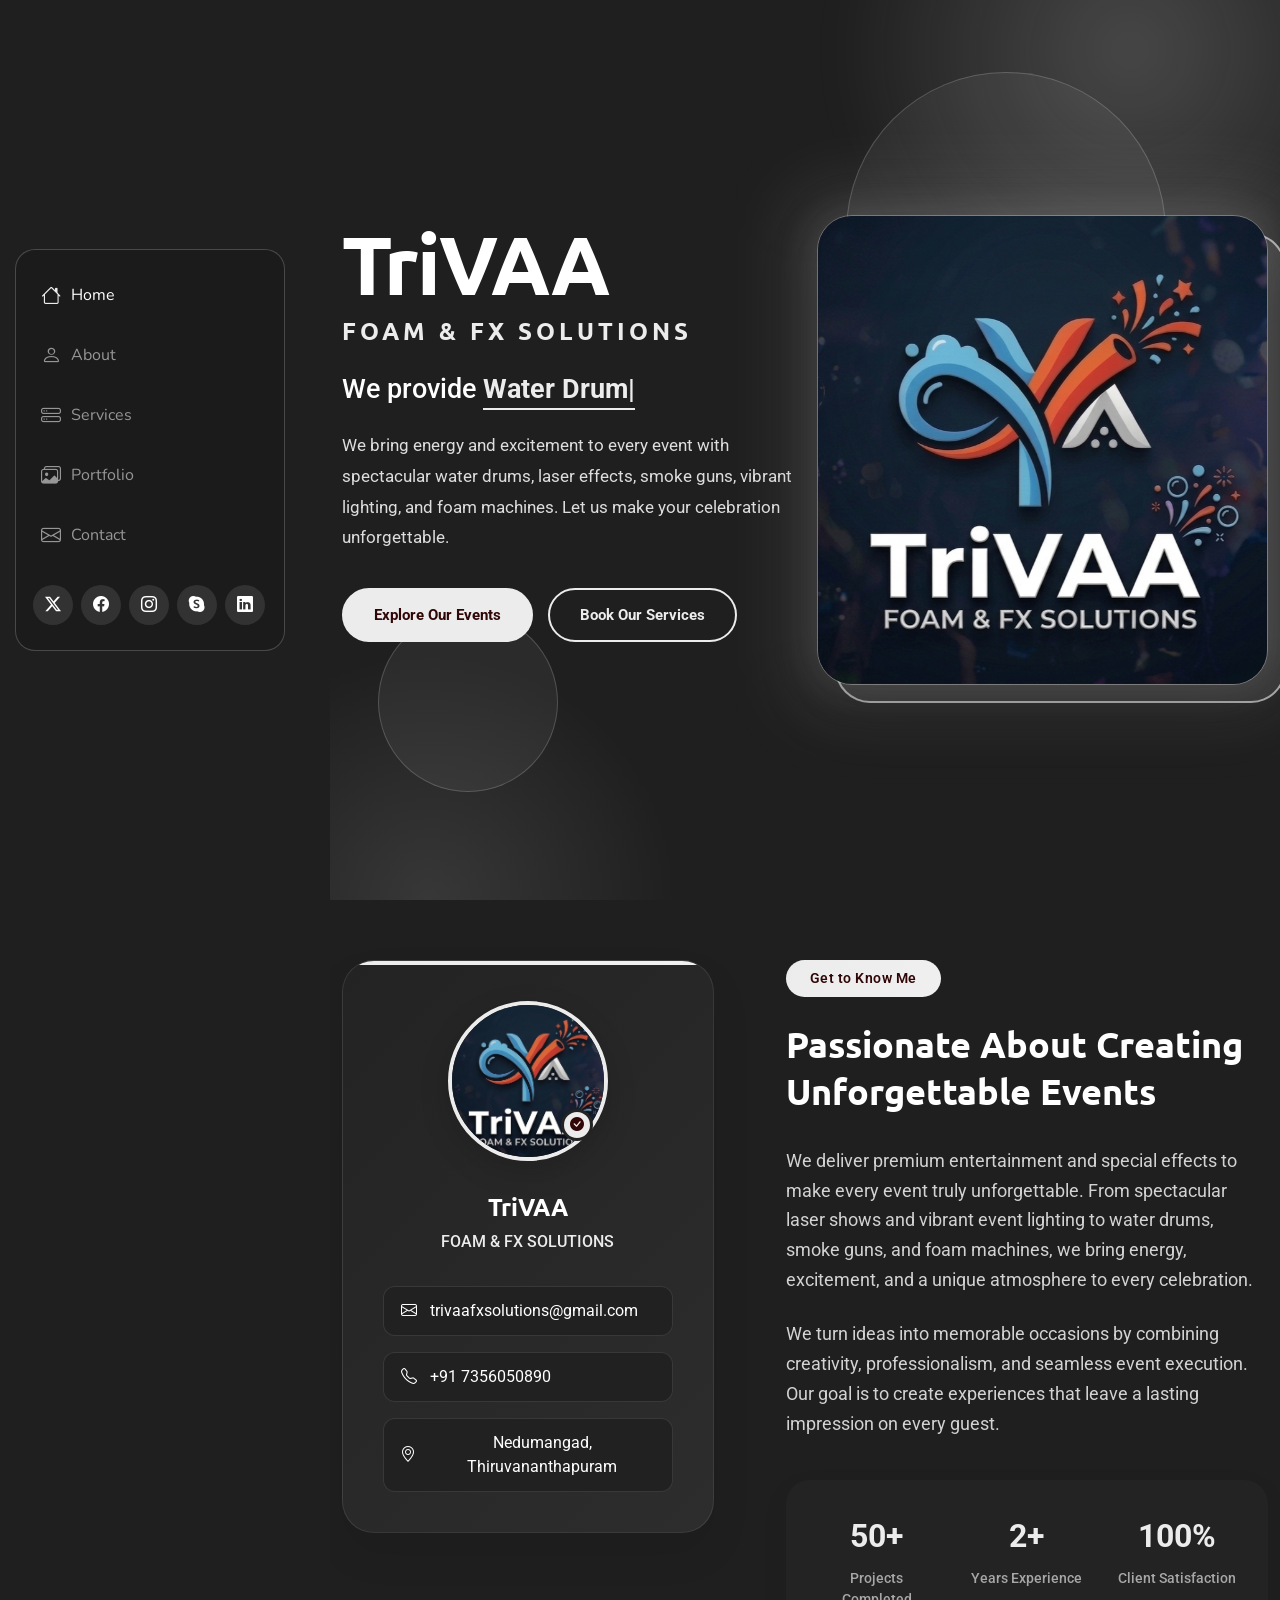
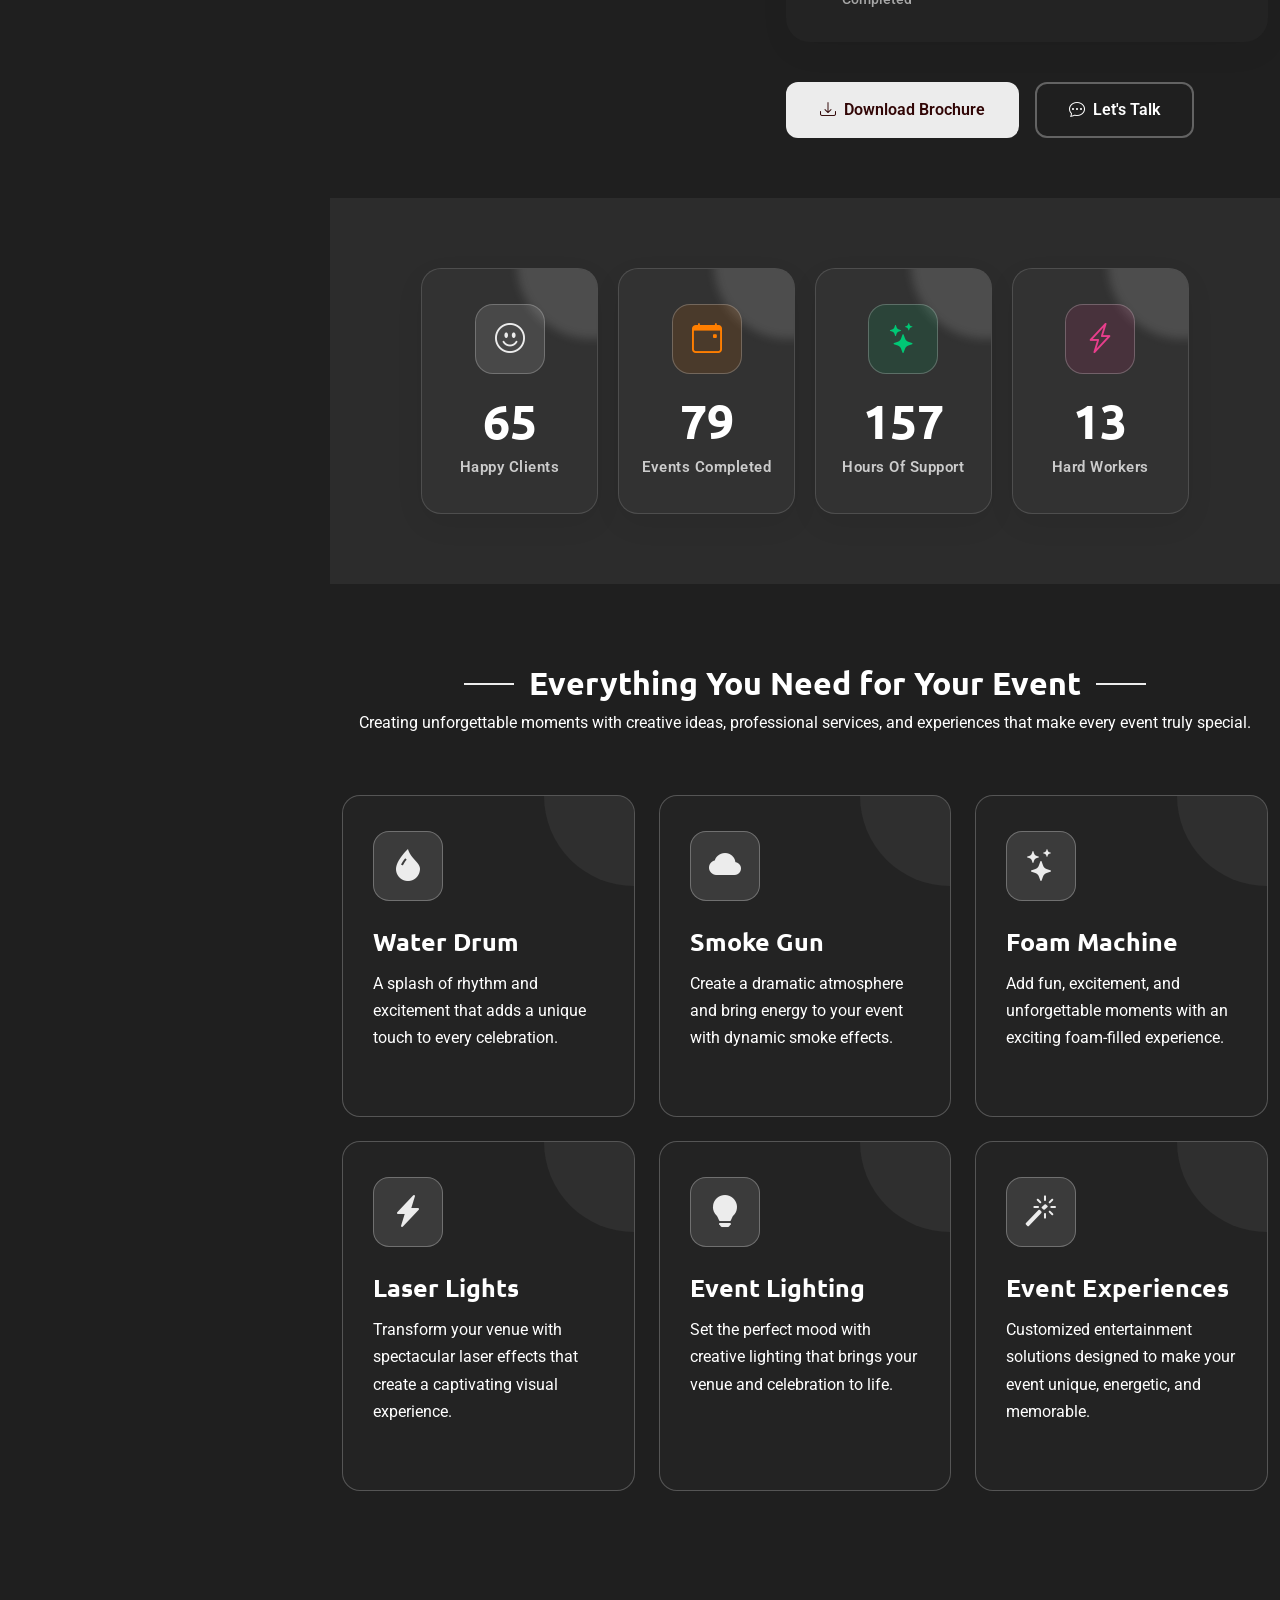
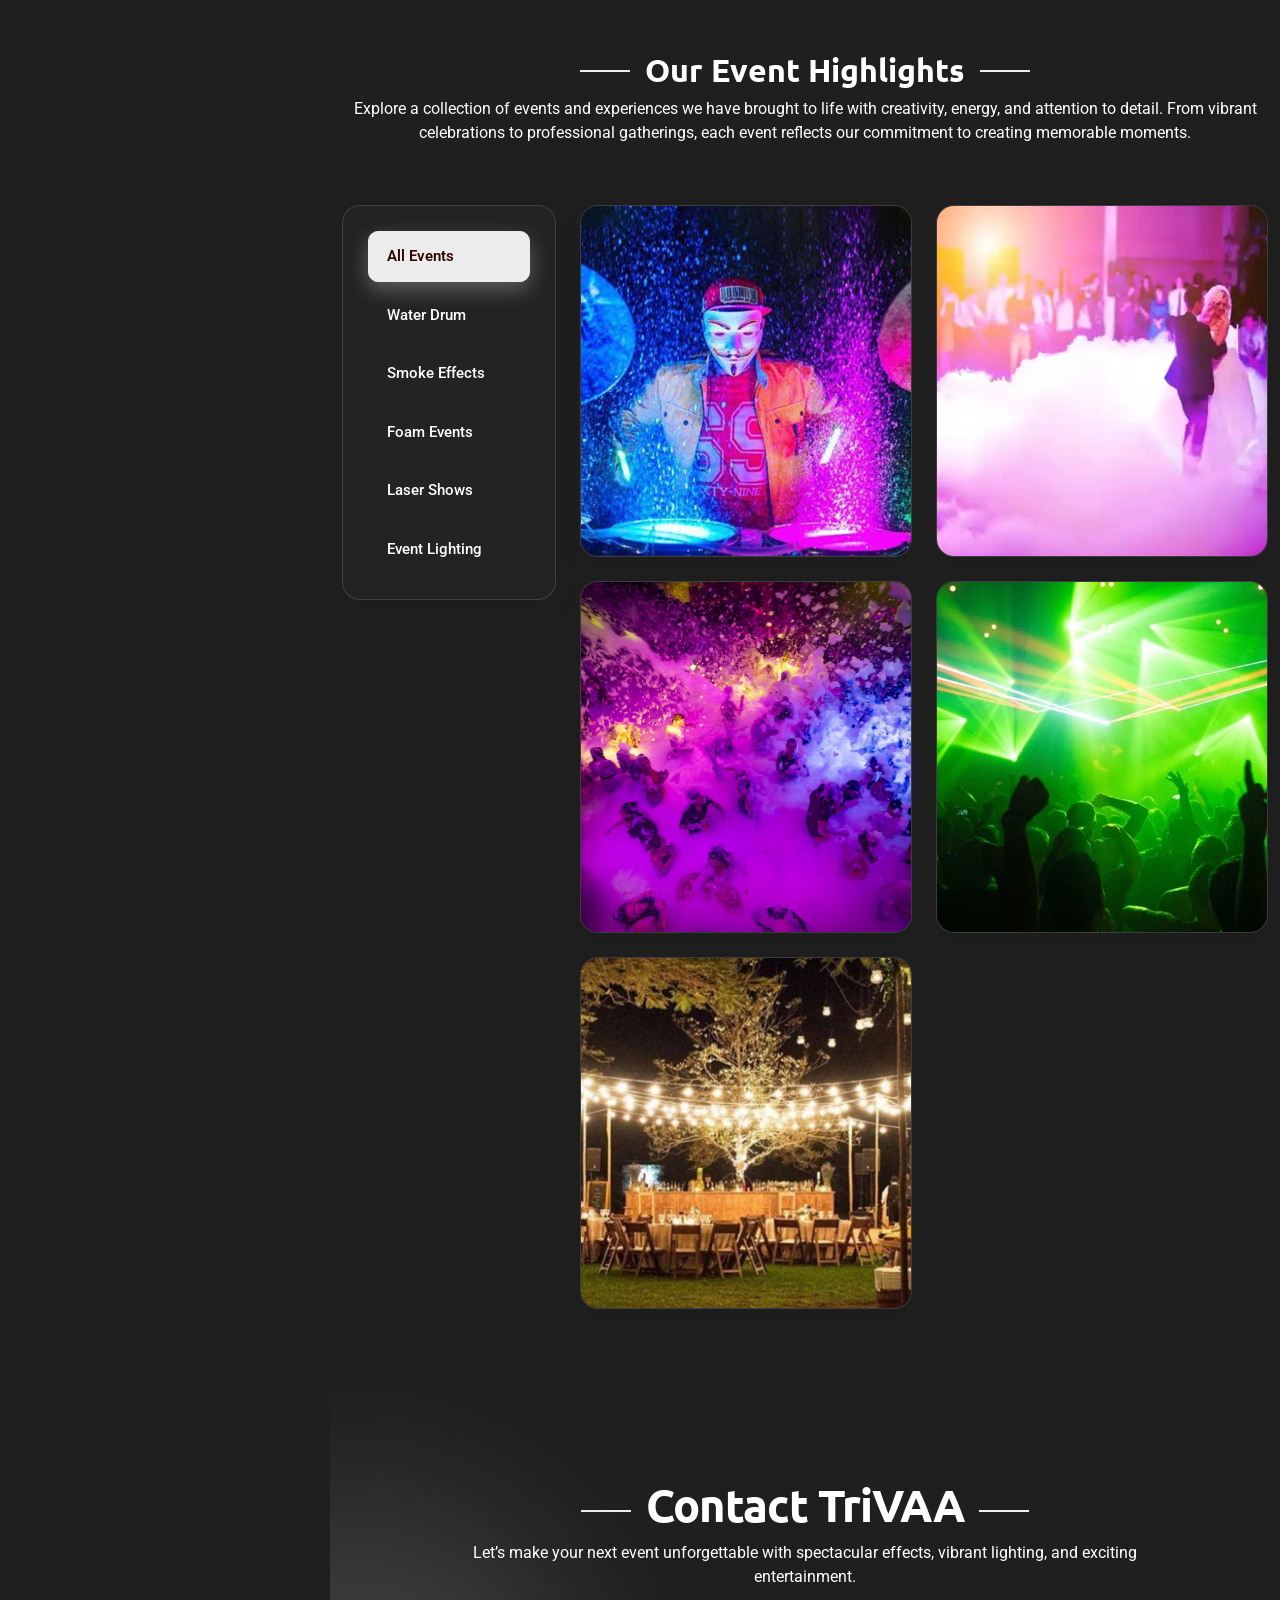
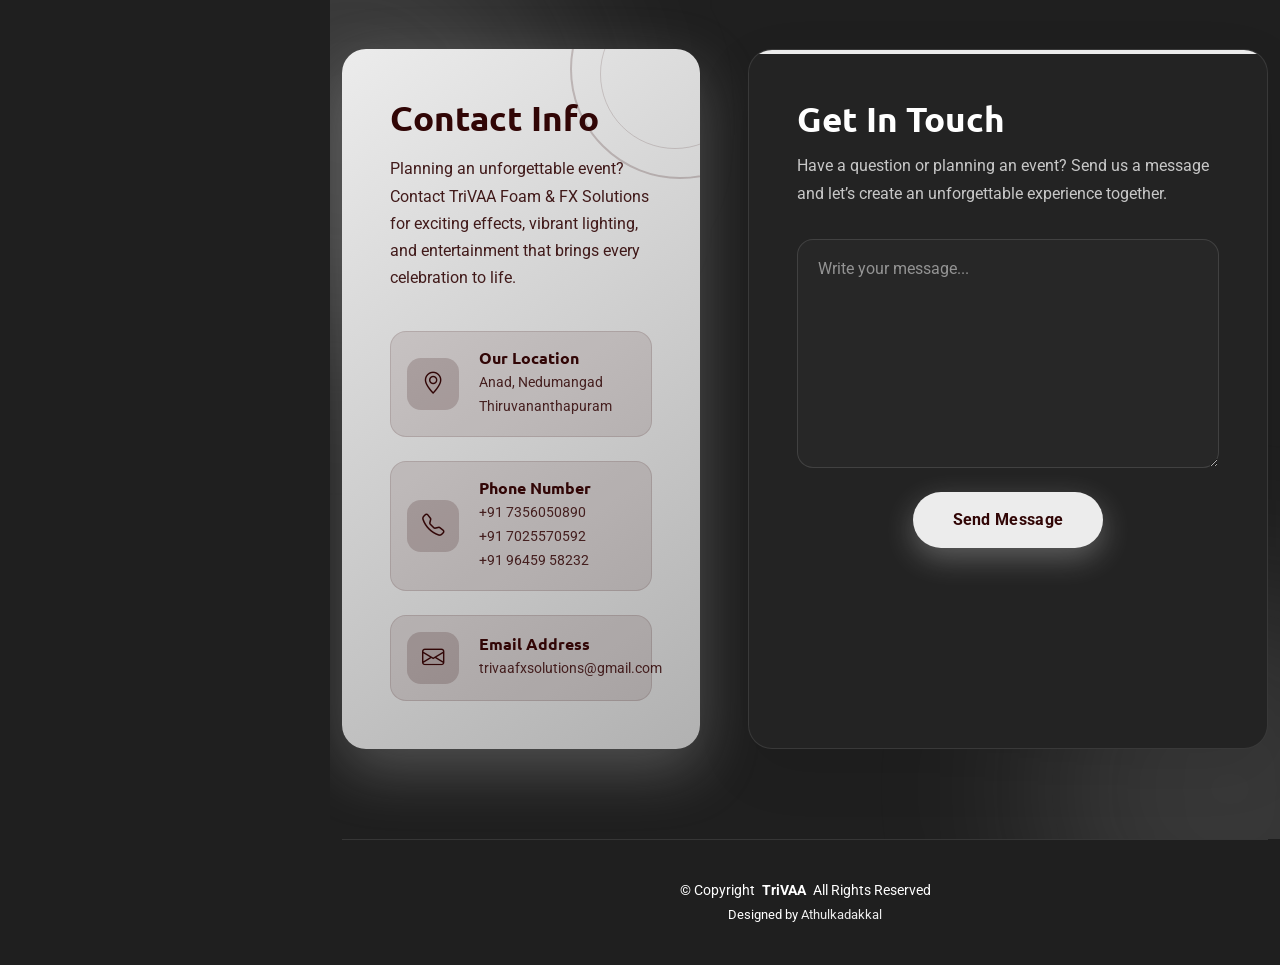
==== commit 7800f279: "Update index.html" ====
--- a/index.html
+++ b/index.html
@@ -4,9 +4,10 @@
 <head>
   <meta charset="utf-8">
   <meta content="width=device-width, initial-scale=1.0" name="viewport">
-  <title>TriVAA FOAM & FX SOLUTIONS</title>
-  <meta name="description" content="">
-  <meta name="keywords" content="">
+  <title>TriVAA Foam & FX Solutions</title>
+  <meta name="description" content="TriVAA Foam & FX Solutions provides professional event effects and entertainment services including foam parties, laser shows, smoke effects, water drums, and event lighting for weddings, parties, celebrations, and special events.">
+
+<meta name="keywords" content="TriVAA Foam & FX Solutions, event effects, event FX, foam party, foam machine, laser show, laser effects, smoke effects, smoke machine, water drum, event lighting, stage effects, special effects, event entertainment, party entertainment, wedding effects, celebration effects, event production, Kerala events, Thiruvananthapuram event services, Kerala event effects">
 
   <!-- Favicons -->
   <link href="assets/img/iconss.png" rel="icon">
@@ -637,4 +638,4 @@
 
 </body>
 
-</html>+</html>
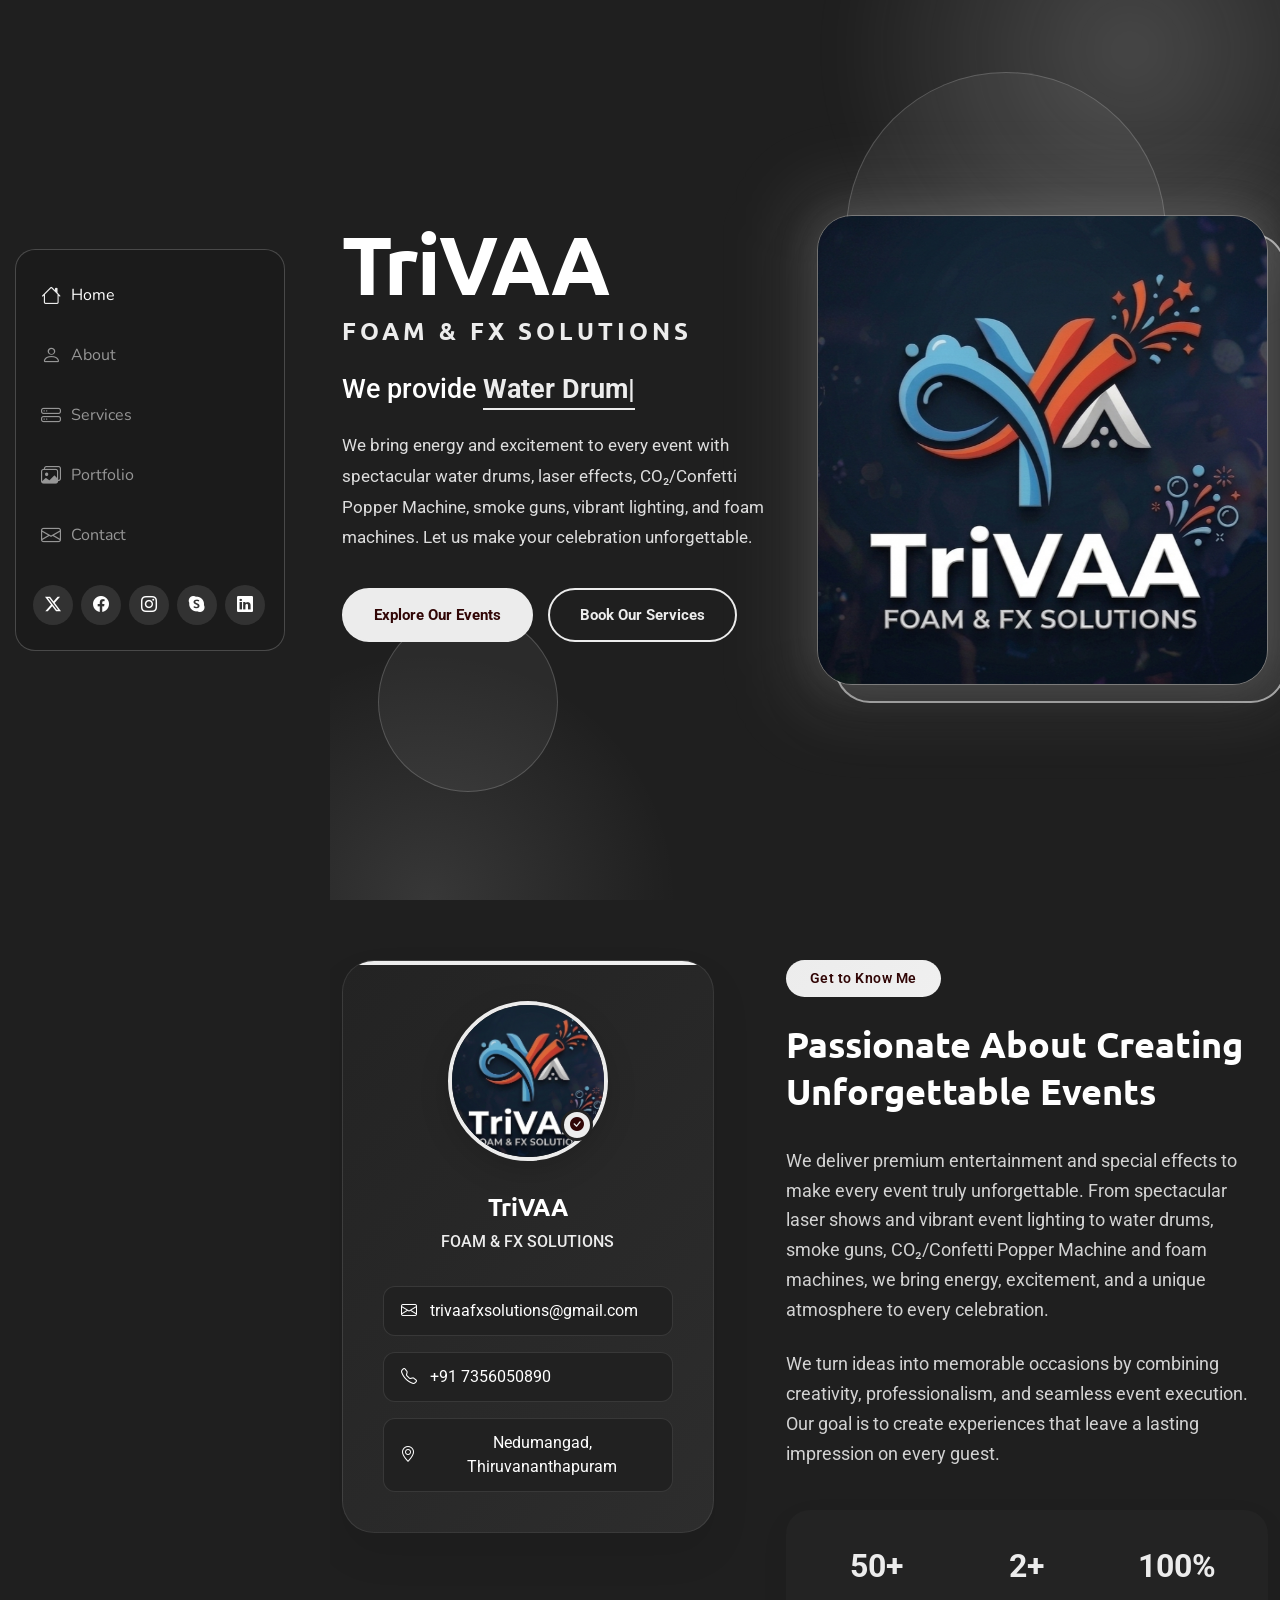
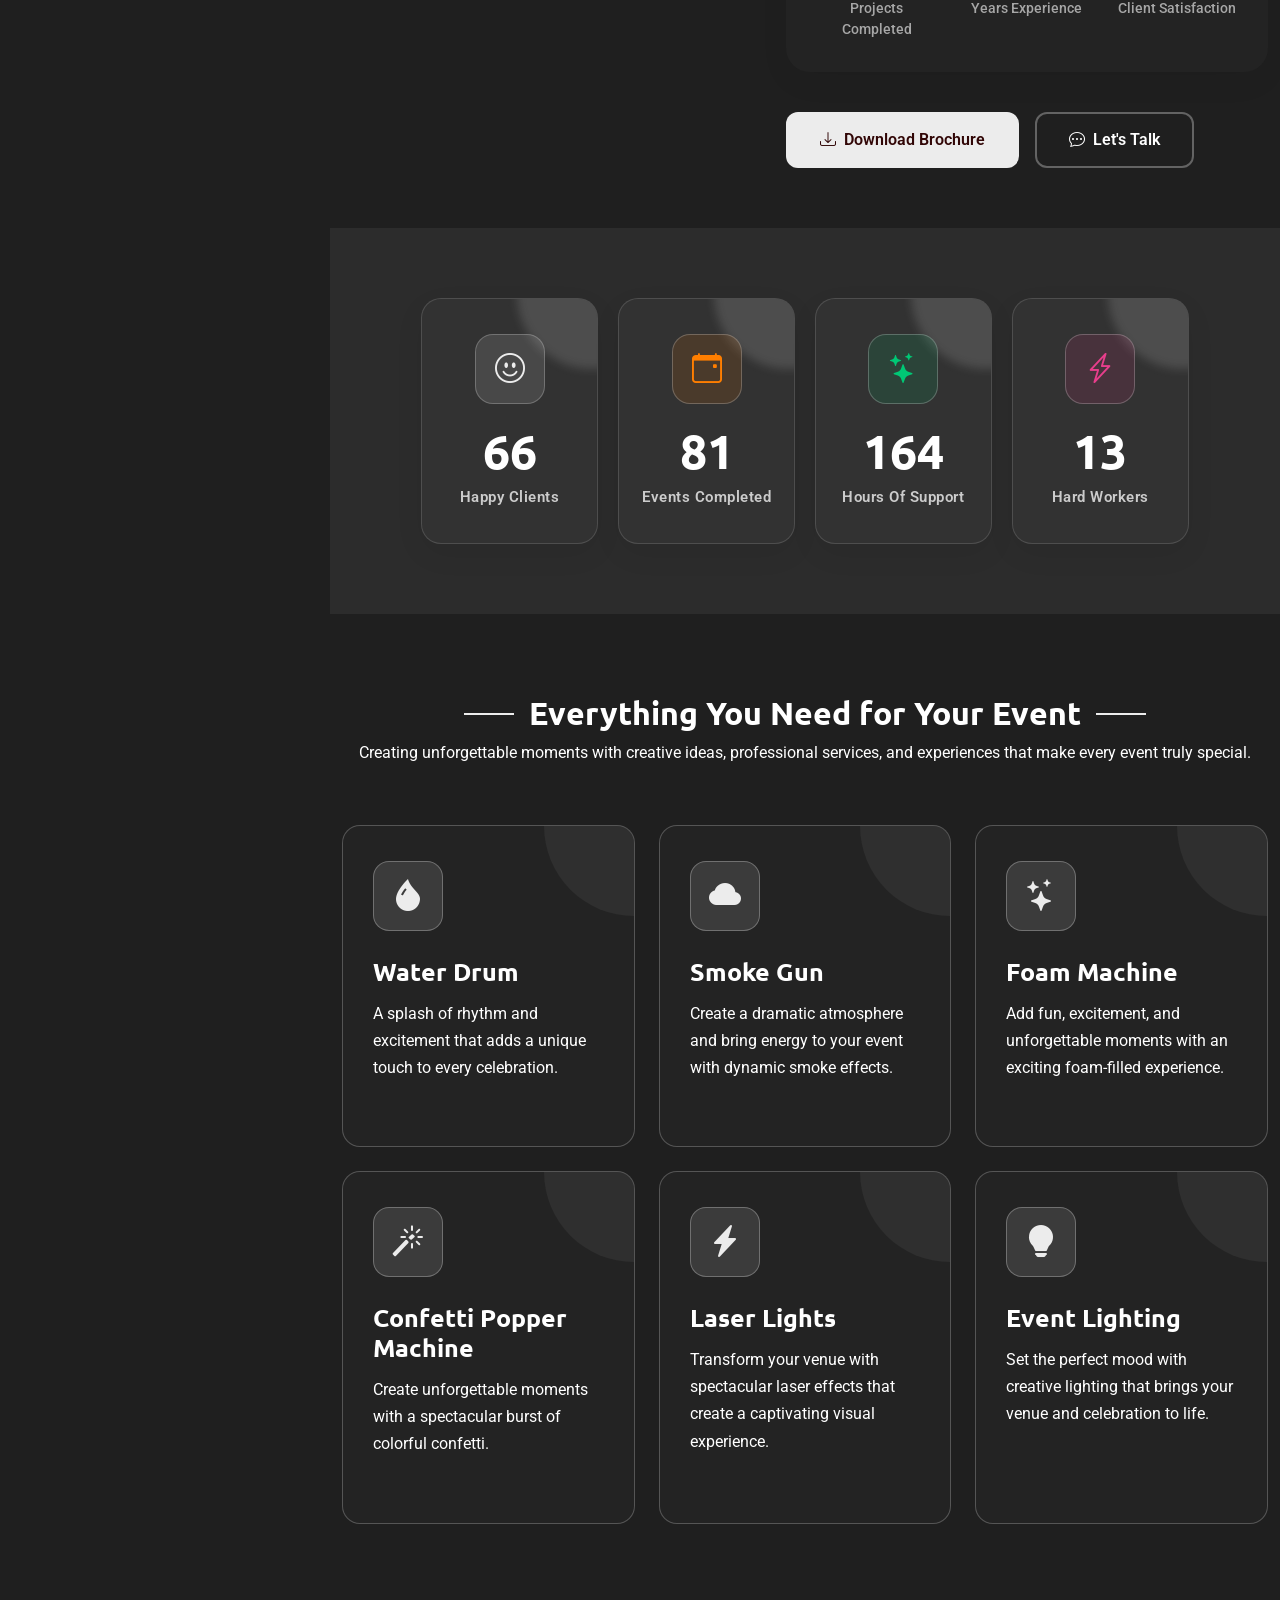
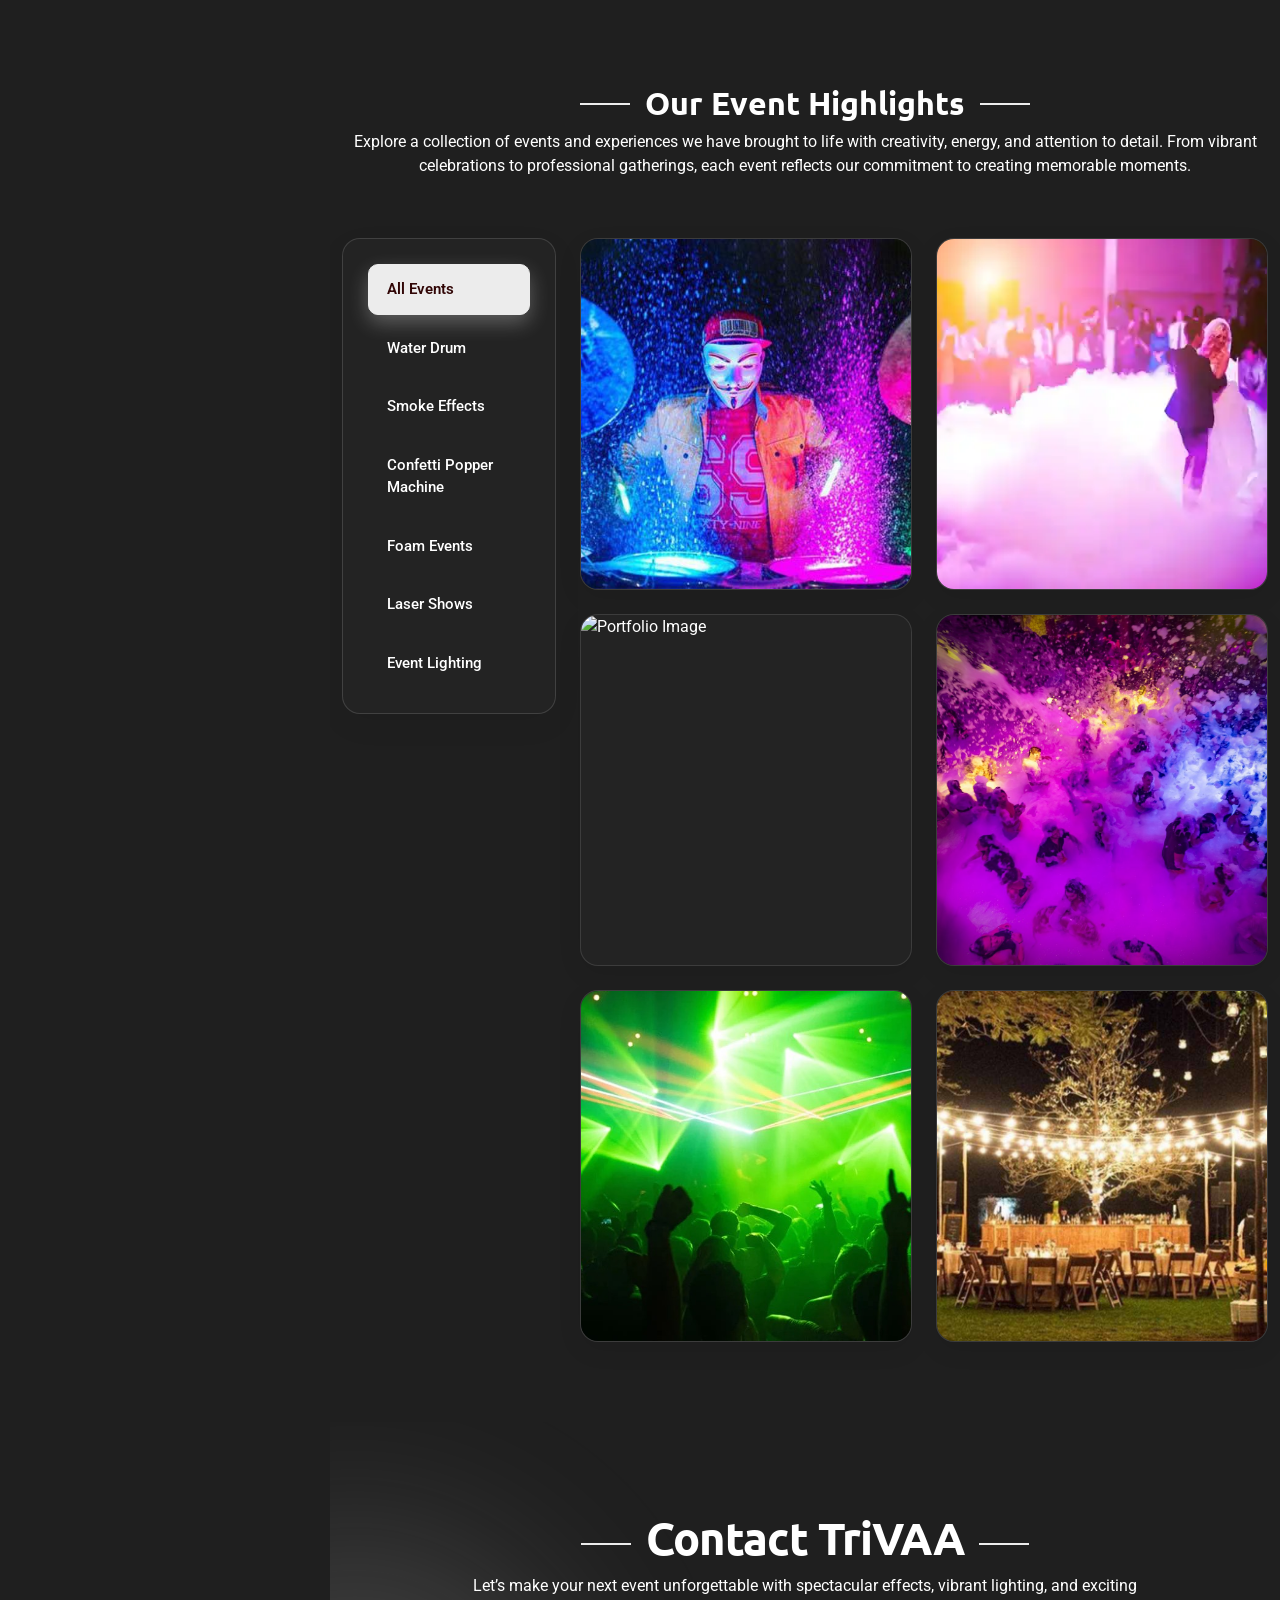
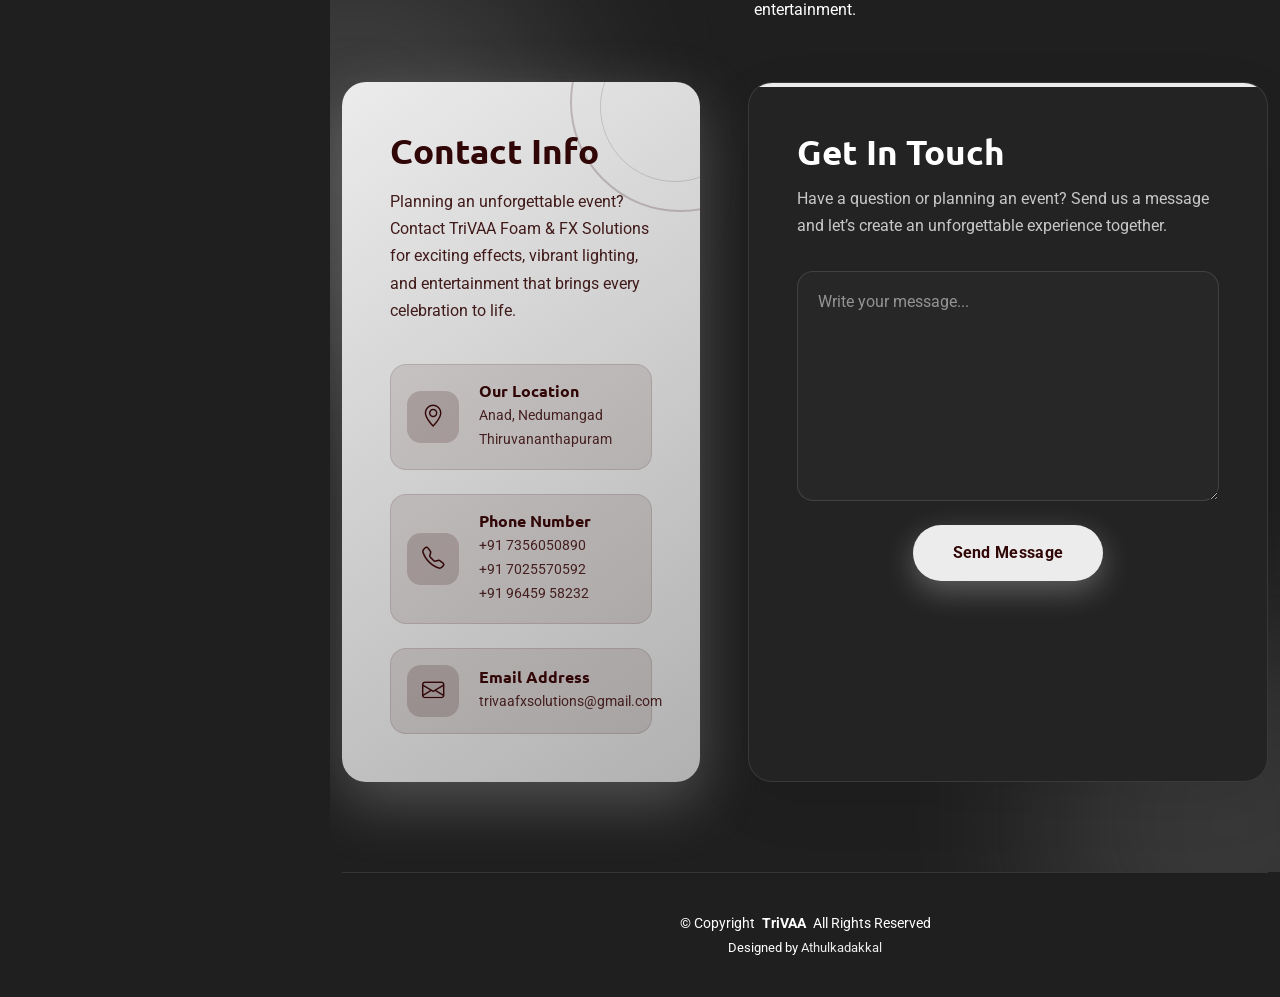
==== commit aa03127c: "Update index.html" ====
--- a/index.html
+++ b/index.html
@@ -7,7 +7,7 @@
   <title>TriVAA Foam & FX Solutions</title>
   <meta name="description" content="TriVAA Foam & FX Solutions provides professional event effects and entertainment services including foam parties, laser shows, smoke effects, water drums, and event lighting for weddings, parties, celebrations, and special events.">
 
-<meta name="keywords" content="TriVAA Foam & FX Solutions, event effects, event FX, foam party, foam machine, laser show, laser effects, smoke effects, smoke machine, water drum, event lighting, stage effects, special effects, event entertainment, party entertainment, wedding effects, celebration effects, event production, Kerala events, Thiruvananthapuram event services, Kerala event effects">
+<meta name="keywords" content="TriVAA Foam & FX Solutions, event effects, event FX, foam party, foam machine, laser show, laser effects, smoke effects, smoke machine, CO₂/Confetti Popper Machine, Popper Machine, water drum, CO₂/Confetti , event lighting, stage effects, special effects, event entertainment, party entertainment, wedding effects, celebration effects, event production, Kerala events, Thiruvananthapuram event services, Kerala event effects">
 
   <!-- Favicons -->
   <link href="assets/img/iconss.png" rel="icon">
@@ -101,9 +101,9 @@
               <div class="hero-text">
                 <h1>TriVAA<span class="accent-text"></span></h1>
                 <h2>FOAM & FX SOLUTIONS</h2>
-                <p class="lead">We provide <span class="typed" data-typed-items="Water Drum, Laser Effects, Smoke Gun, Event Lighting, Foam Machine"></span></p>
+                <p class="lead">We provide <span class="typed" data-typed-items="Water Drum, Laser Effects, Popper Machine, Smoke Gun, Event Lighting, Foam Machine"></span></p>
                 <!--<p class="description">Passionate about creating exceptional digital experiences that blend innovative design with functional development. Let's bring your vision to life.</p>-->
-                <p class="description">We bring energy and excitement to every event with spectacular water drums, laser effects, smoke guns, vibrant lighting, and foam machines. Let us make your celebration unforgettable.</p>
+                <p class="description">We bring energy and excitement to every event with spectacular water drums, laser effects, CO₂/Confetti Popper Machine, smoke guns, vibrant lighting, and foam machines. Let us make your celebration unforgettable.</p>
 
                 <div class="hero-actions">
                   <a href="#portfolio" class="btn btn-primary">Explore Our Events</a>
@@ -181,7 +181,7 @@
               </div>
 
               <div class="description">
-                <p>We deliver premium entertainment and special effects to make every event truly unforgettable. From spectacular laser shows and vibrant event lighting to water drums, smoke guns, and foam machines, we bring energy, excitement, and a unique atmosphere to every celebration.</p>
+                <p>We deliver premium entertainment and special effects to make every event truly unforgettable. From spectacular laser shows and vibrant event lighting to water drums, smoke guns, CO₂/Confetti Popper Machine and foam machines, we bring energy, excitement, and a unique atmosphere to every celebration.</p>
                 <p>We turn ideas into memorable occasions by combining creativity, professionalism, and seamless event execution. Our goal is to create experiences that leave a lasting impression on every guest.</p>
               </div>
 
@@ -340,6 +340,17 @@
             </div>
           </div>
 
+          <!-- Custom Events -->
+          <div class="col-lg-4 col-md-6">
+            <div class="service-card" data-aos="fade-up" data-aos-delay="600">
+              <div class="service-icon">
+                <i class="bi bi-magic"></i>
+              </div>
+              <h3>Confetti Popper Machine</h3>
+              <p>Create unforgettable moments with a spectacular burst of colorful confetti.</p>
+            </div>
+          </div>
+
           <!-- Laser Lights -->
           <div class="col-lg-4 col-md-6">
             <div class="service-card" data-aos="fade-up" data-aos-delay="400">
@@ -359,17 +370,6 @@
               </div>
               <h3>Event Lighting</h3>
               <p>Set the perfect mood with creative lighting that brings your venue and celebration to life.</p>
-            </div>
-          </div>
-
-          <!-- Custom Events -->
-          <div class="col-lg-4 col-md-6">
-            <div class="service-card" data-aos="fade-up" data-aos-delay="600">
-              <div class="service-icon">
-                <i class="bi bi-magic"></i>
-              </div>
-              <h3>Event Experiences</h3>
-              <p>Customized entertainment solutions designed to make your event unique, energetic, and memorable.</p>
             </div>
           </div>
 
@@ -399,6 +399,7 @@
                   <li data-filter="*" class="filter-active">All Events</li>
                   <li data-filter=".filter-water">Water Drum</li>
                   <li data-filter=".filter-smoke">Smoke Effects</li>
+                  <li data-filter=".filter-popper">Confetti Popper Machine</li>
                   <li data-filter=".filter-foam">Foam Events</li>
                   <li data-filter=".filter-laser">Laser Shows</li>
                   <li data-filter=".filter-lighting">Event Lighting</li>
@@ -441,6 +442,22 @@
                   </div>
                 </div><!-- End Portfolio Item -->
 
+                <div class="col-lg-6 col-md-6 portfolio-item isotope-item filter-popper">
+                  <div class="portfolio-wrap">
+                    <img src="assets/img/portfolio/ConfettiPopper.jpeg" class="img-fluid" alt="Portfolio Image" loading="lazy">
+                    <div class="portfolio-info">
+                      <div class="content">
+                        <span class="category">Confetti Popper Machine</span>
+                        <h4 style="color: rgb(211, 221, 221);">Add a Burst of Excitement</h4>
+                        <div class="portfolio-links">
+                          <!--<a href="assets/img/portfolio/portfolio-2.webp" class="glightbox" title="Woodcraft Design"><i class="bi bi-plus-lg"></i></a>
+                          <a href="portfolio-details.html" title="More Details"><i class="bi bi-arrow-right"></i></a>-->
+                        </div>
+                      </div>
+                    </div>
+                  </div>
+                </div><!-- End Portfolio Item -->
+
                 <div class="col-lg-6 col-md-6 portfolio-item isotope-item filter-foam">
                   <div class="portfolio-wrap">
                     <img src="assets/img/portfolio/foamParty.jpg" class="img-fluid" alt="Portfolio Image" loading="lazy">
